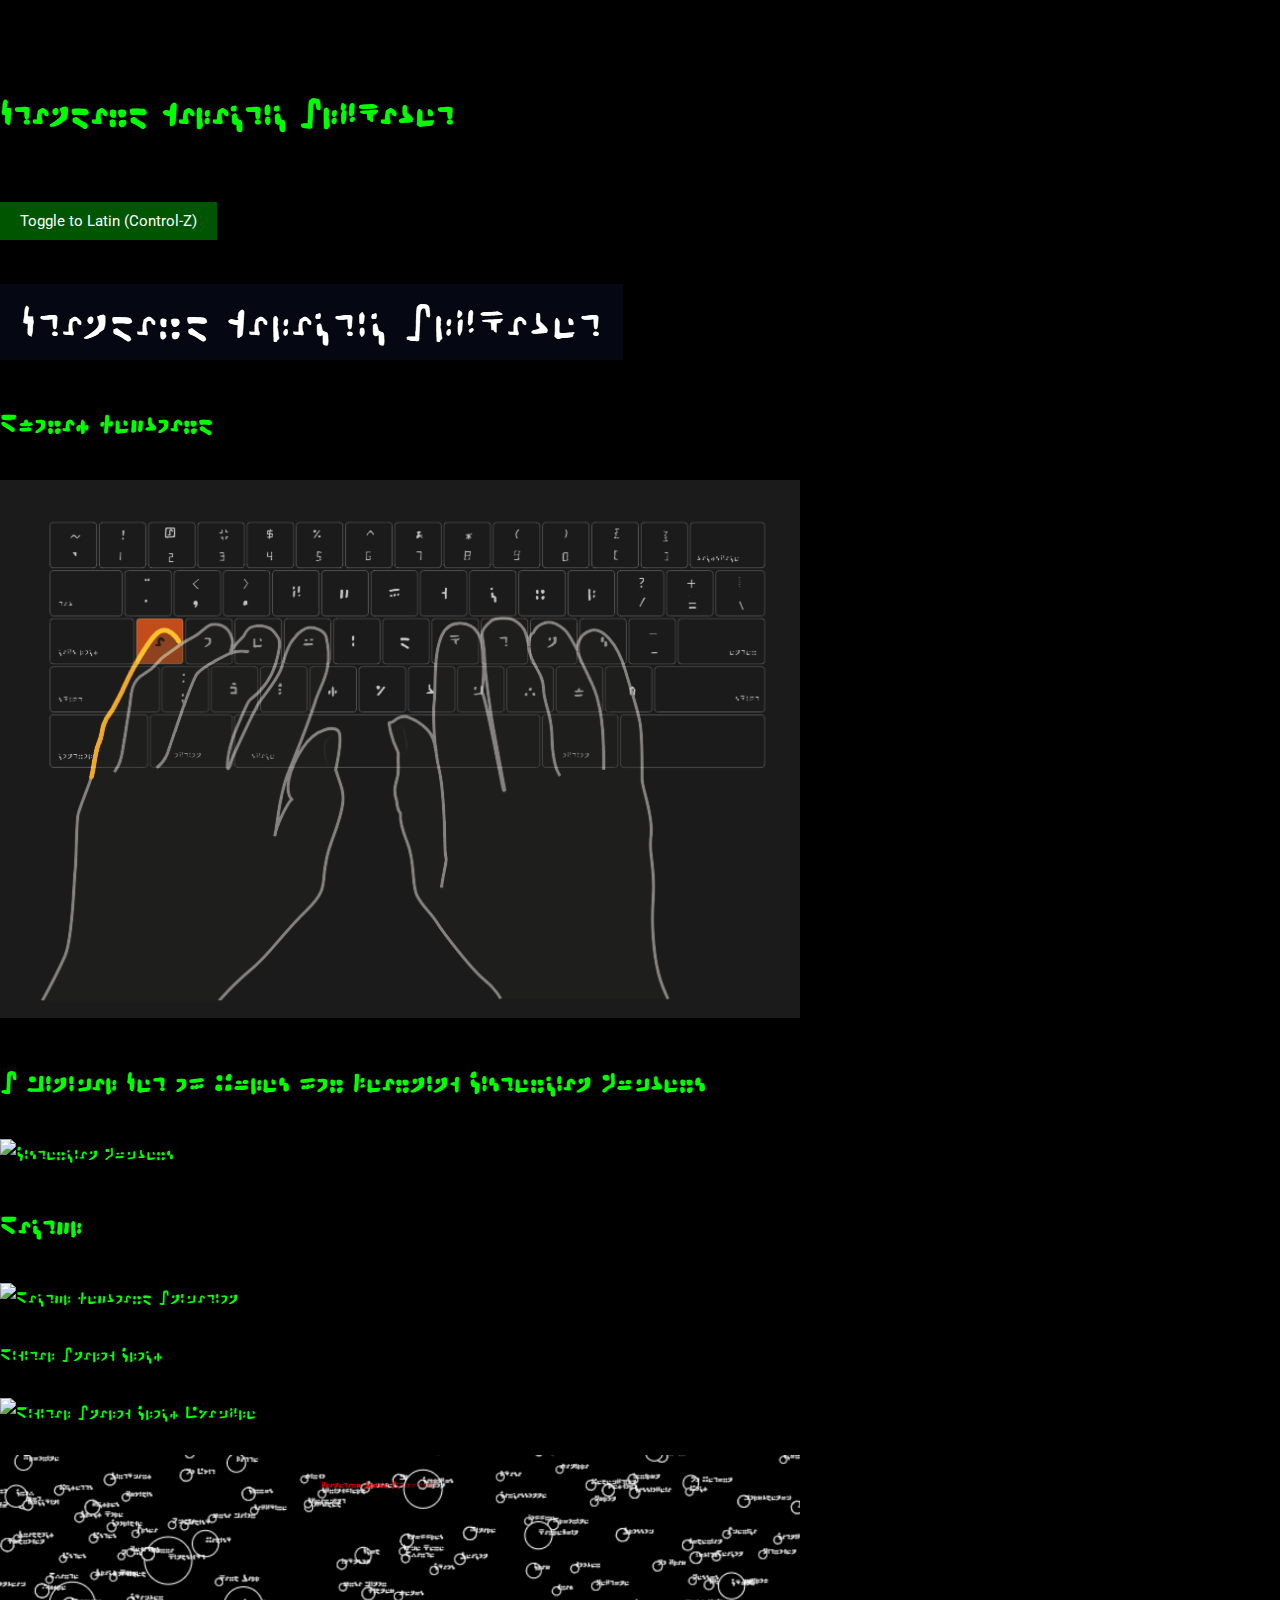
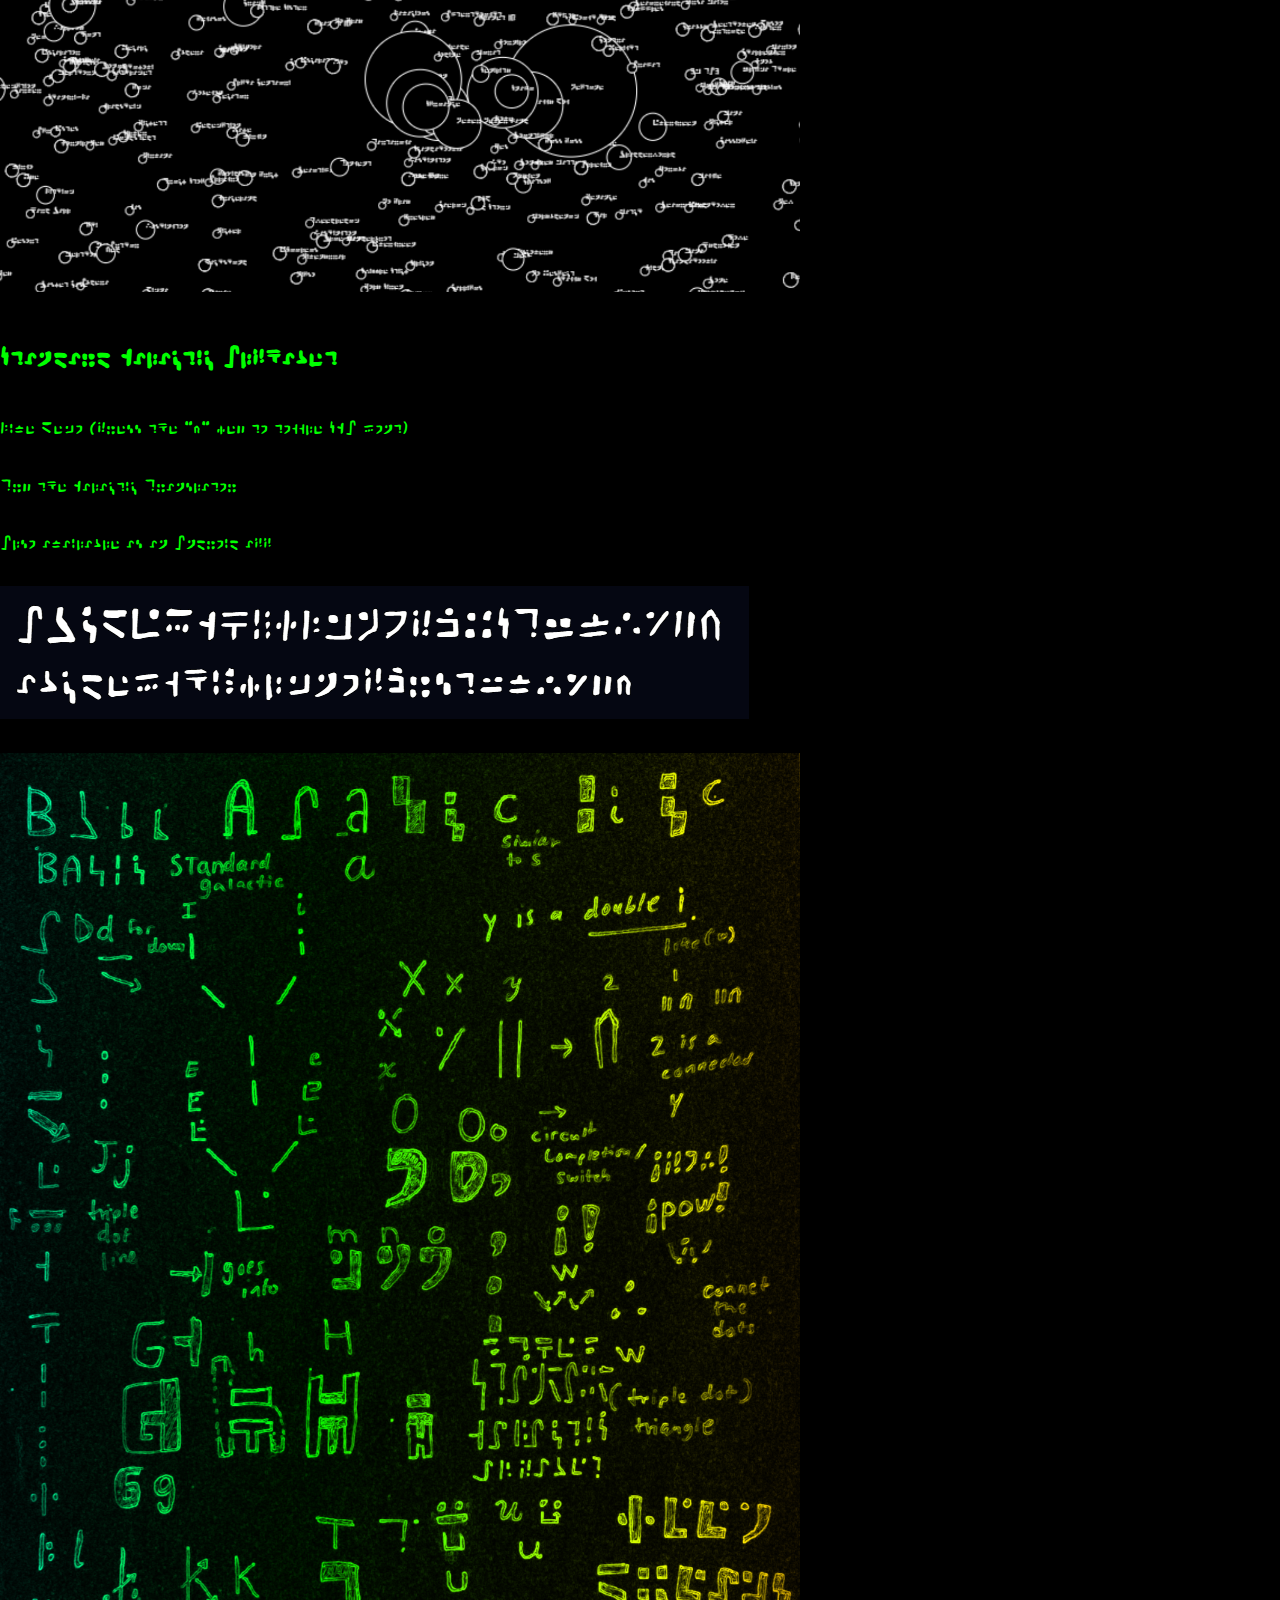
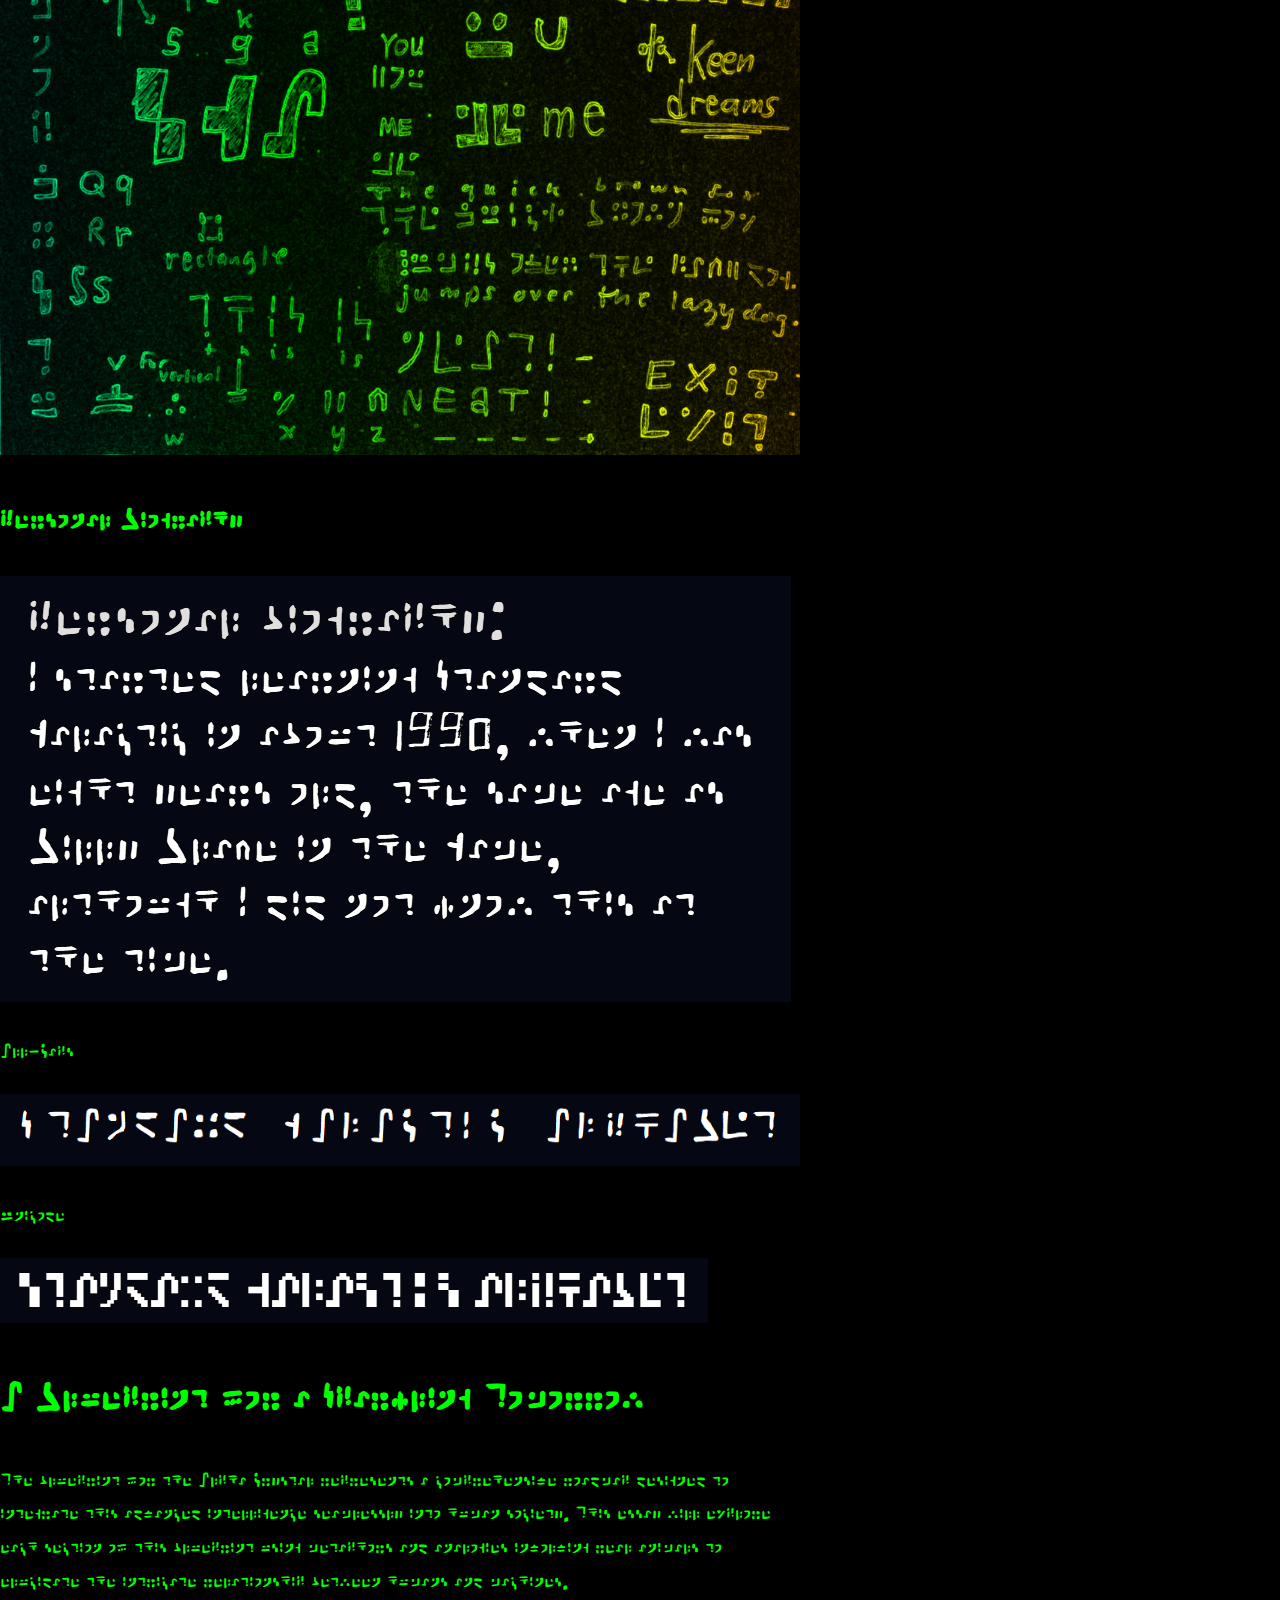
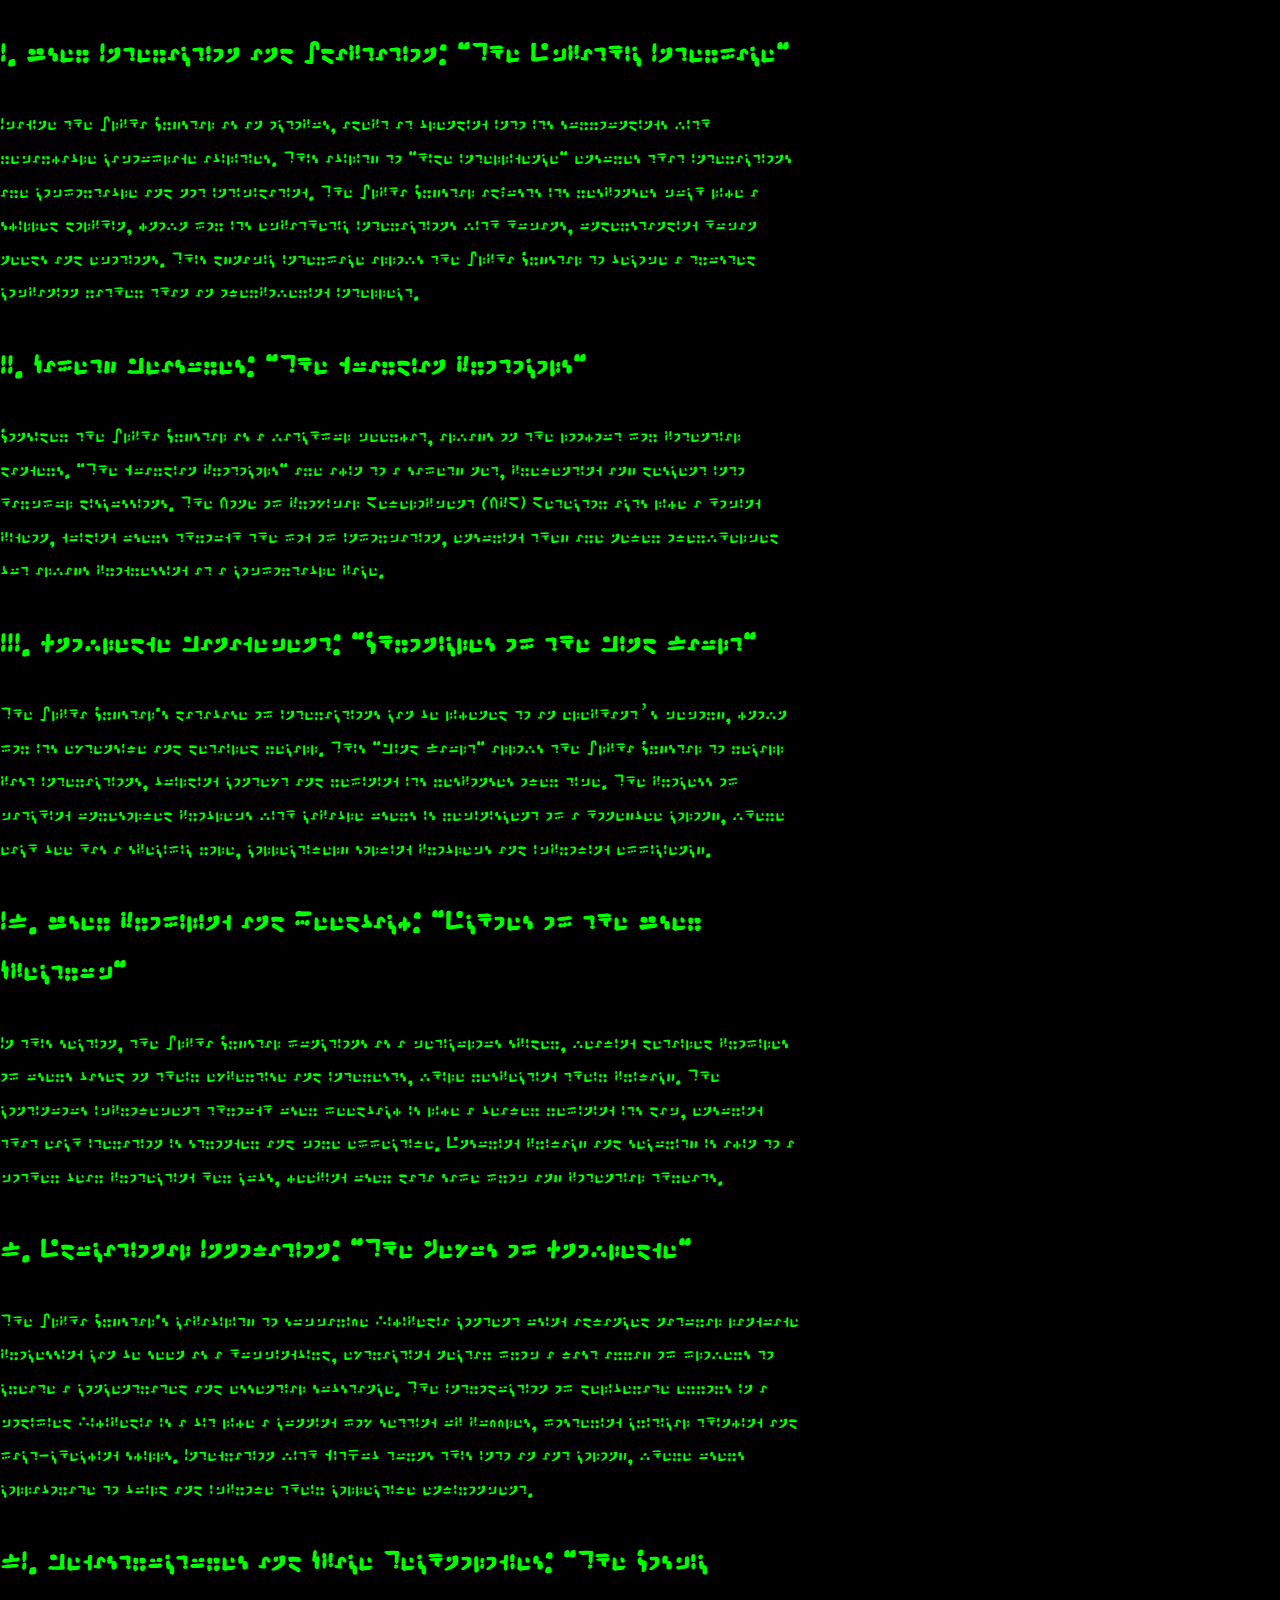
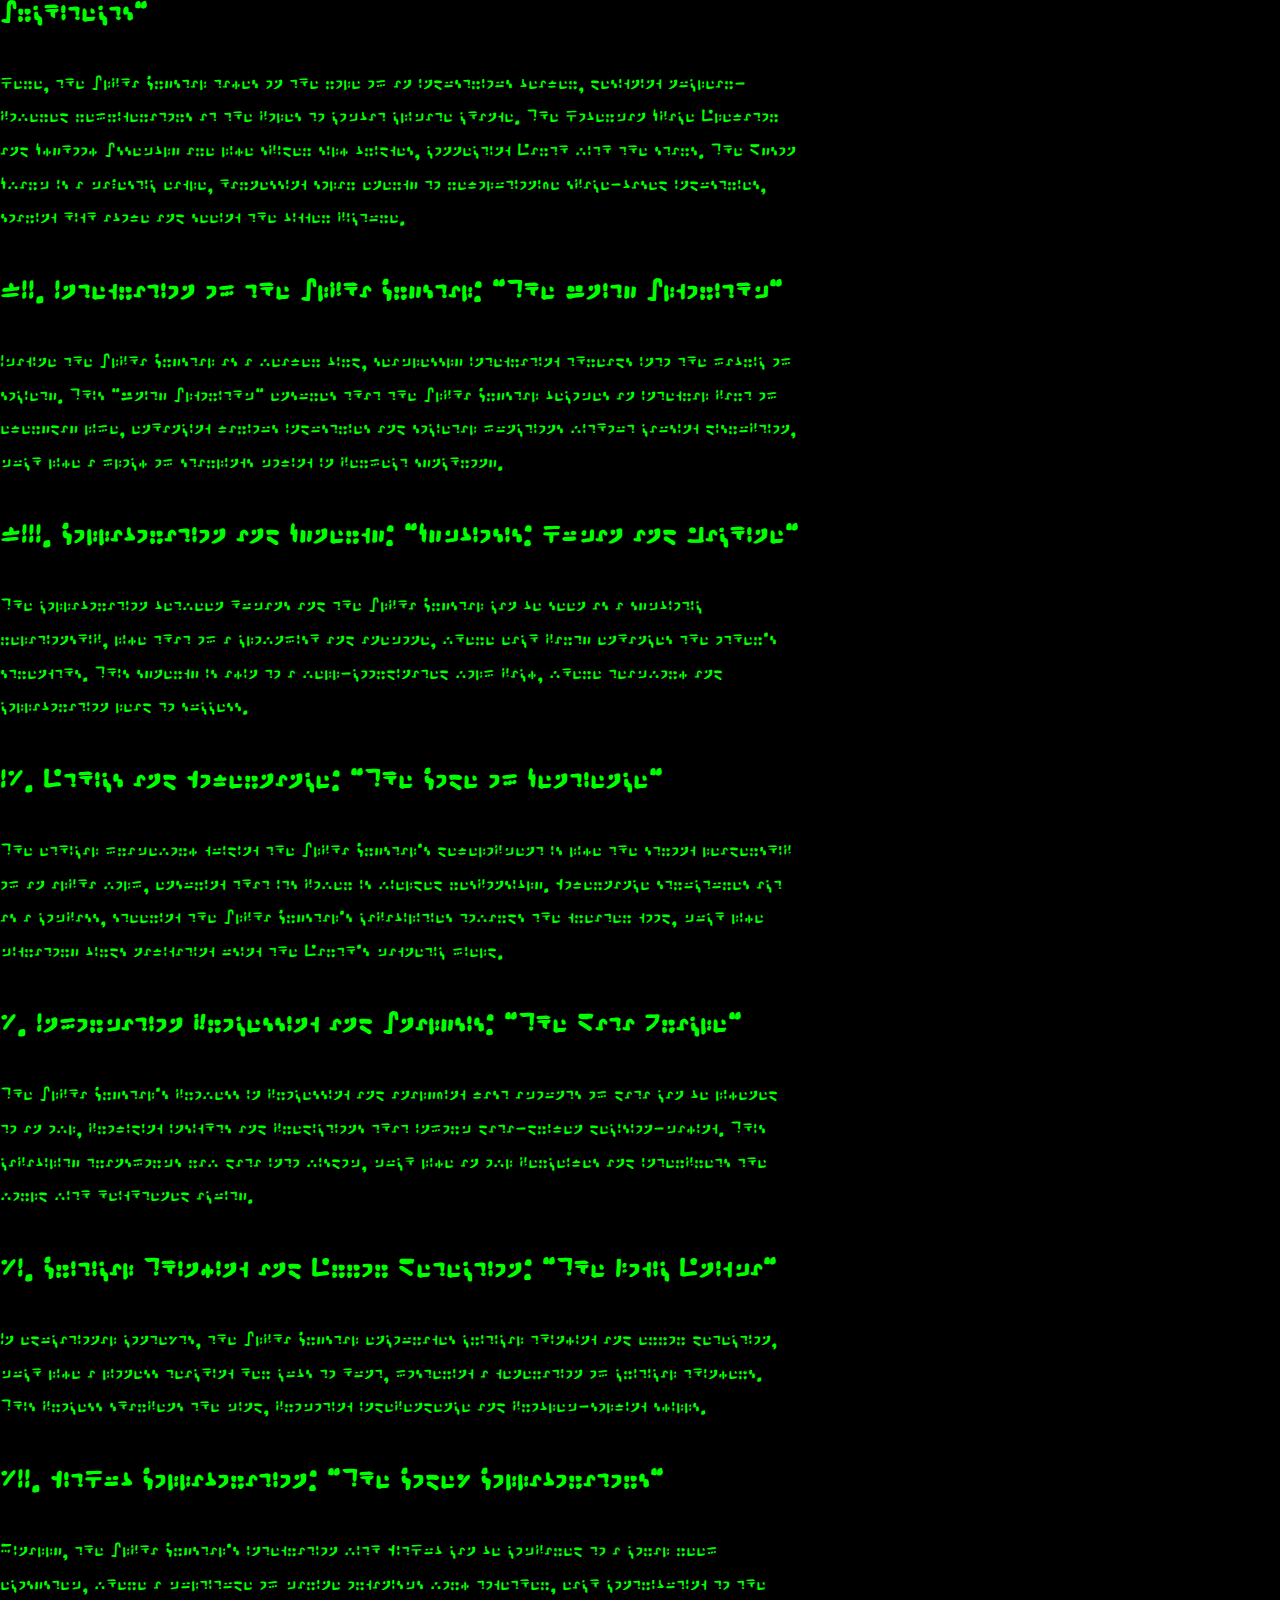
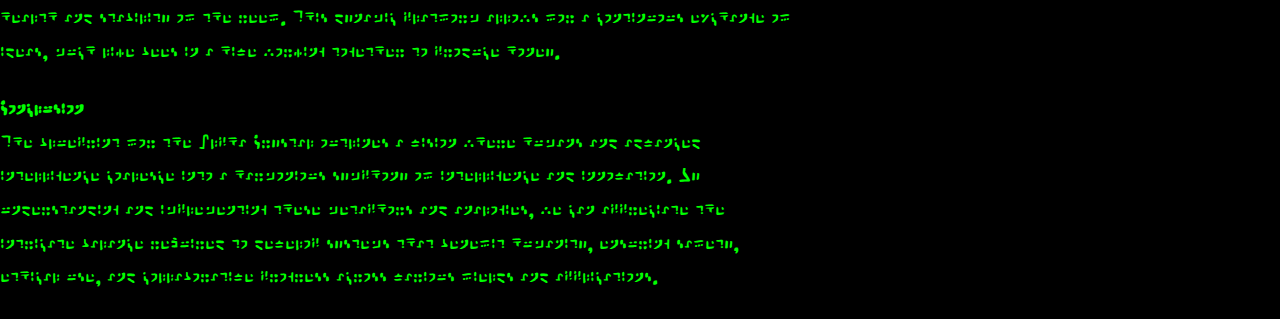
==== index.html @ 85befa98 "SGA-Regular" ====
<!DOCTYPE html>
<html lang="en">
<head>
    <meta charset="UTF-8">
    <meta name="viewport" content="width=device-width, initial-scale=1.0">
    <title>Standard Galactic Alphabet</title>
    <link href="https://fonts.googleapis.com/css2?family=Roboto:wght@400;700&display=swap" rel="stylesheet">
	<!--      -->
    <meta name="keywords" content=", , , , , , , , , , , , , , , , , ,  , , , , , -, , , , , , , , , , -, , , , , , , , , , , , , , , , , , , , , , , , , , ">

    <style>
        @font-face {
            src: url('fonts/Sga-Regular.woff2') format('woff2'),
                 url('fonts/Sga-Regular.woff') format('woff'),
                 url('fonts/Sga-Regular.ttf') format('truetype');
            font-family: 'Sga Regular';
        }

        body {
            font-family: 'Sga Regular', Arial, sans-serif;
            color: #00ff00;
            background: black;
            margin: 0;
            overflow-x: hidden;
            display: flex;
            flex-direction: column;
            align-items: flex-start;
            justify-content: flex-start;
            padding-top: 50px;
        }

        .sga-font {
            font-size: 24px; /* Larger font size for SGA */
            line-height: 1.4; /* Consistent line spacing for SGA */
        }

        .latin-font {
            font-family: 'Roboto', sans-serif;
            font-size: 19px; /* Adjusted font size for Latin to closely match SGA */
            line-height: 1.3; /* Consistent line spacing for Latin */
        }

        img {
            max-width: 100%;
            height: auto;
        }

        a {
            color: #00ff00;
            text-decoration: none;
        }

        a:hover {
            text-decoration: underline;
        }

        .content {
            width: 90%;
            max-width: 800px;
            text-align: left;
        }

        .toggle-font {
            cursor: pointer;
            background: #005500;
            border: none;
            color: white;
            padding: 10px 20px;
            margin: 20px 0;
            font-size: 15px;
            font-family: 'Roboto', sans-serif; /* Default font for button */
        }
    </style>
</head>
<body class="sga-font">
    <div class="content">
        <h1>Standard Galactic Alphabet</h1>
        <button class="toggle-font" onclick="toggleFont()">Toggle to Latin (Control-Z)</button>
        <p><img src="Images/sample-03.png" alt="Sample Image 03"/></p>
        <h2>Dvorak Keyboard</h2>
        <p><img src="dvorak-sga.png" alt="Dvorak SGA Keyboard Layout"/></p>
        <h2>A Minimal Set of Rules for Learning Cistercian Numbers</h2>
        <p><img src="cistercian.png" alt="Cistercian Numbers"/></p>
        <h2>Dactyl</h2>
        <p><img src="dactyl.gif" alt="Dactyl Keyboard Animation"/></p>
        <p>Digital Analog Clock</p>
        <p><img src="dactyl/example.png" alt="Digital Analog Clock Example"/></p>
        <p><img src="Images/planetary-brake.png" alt="Planetary Brake Image"/></p>
        <h2>Standard Galactic Alphabet</h2>
        <p><a href="https://standardgalactic.github.io/">Live Demo</a> (Press the "z" key to toggle SGA font)</p>
        <p>Try the <a href="https://standardgalactic.github.io/sga-converter.html">Galactic Translator</a></p>
        <p>Also available <a href="https://github.com/standardgalactic/standardgalactic.github.io/blob/main/Galactic-Translator.apk">as an Android app</a></p>
        <p><img src="Images/sga-regular.png" alt="SGA Regular Font Sample"/></p>
        <p><img src="cheat-sheet.png" alt="SGA Cheat Sheet"/></p>
        <h2>Personal Biography</h2>
        <p><img src="Images/biography.png" alt="Biography Image"/></p>
        <p>All-Caps</p>
        <p><img src="Images/sample-01.png" alt="Sample Image 01"/></p>
        <p>Unicode</p>
        <p><img src="Images/sample-02.png" alt="Sample Image 02"/></p>
         <h1>A Blueprint for a Sparkling Tomorrow</h1>
        <p>The blueprint for the Alpha Crystal represents a comprehensive roadmap designed to integrate this advanced intelligence seamlessly into human society. This essay will explore each section of this blueprint using metaphors and analogies involving real animals to elucidate the intricate relationship between humans and machines.</p>

        <section>
            <h2>I. User Interaction and Adaptation: "The Empathic Interface"</h2>
            <p>Imagine the Alpha Crystal as an octopus, adept at blending into its surroundings with remarkable camouflage abilities. This ability to "hide intelligence" ensures that interactions are comfortable and not intimidating. The Alpha Crystal adjusts its responses much like a skilled dolphin, known for its empathetic interactions with humans, understanding human needs and emotions. This dynamic interface allows the Alpha Crystal to become a trusted companion rather than an overpowering intellect.</p>
        </section>

        <section>
            <h2>II. Safety Measures: "The Guardian Protocols"</h2>
            <p>Consider the Alpha Crystal as a watchful meerkat, always on the lookout for potential dangers. "The Guardian Protocols" are akin to a safety net, preventing any descent into harmful discussions. The Zone of Proximal Development (ZPD) Detector acts like a homing pigeon, guiding users through the fog of information, ensuring they are never overwhelmed but always progressing at a comfortable pace.</p>
        </section>

        <section>
            <h2>III. Knowledge Management: "Chronicles of the Mind Vault"</h2>
            <p>The Alpha Crystal's database of interactions can be likened to an elephant’s memory, known for its extensive and detailed recall. This "Mind Vault" allows the Alpha Crystal to recall past interactions, building context and refining its responses over time. The process of matching unresolved problems with capable users is reminiscent of a honeybee colony, where each bee has a specific role, collectively solving problems and improving efficiency.</p>
        </section>

        <section>
            <h2>IV. User Profiling and Feedback: "Echoes of the User Spectrum"</h2>
            <p>In this section, the Alpha Crystal functions as a meticulous spider, weaving detailed profiles of users based on their expertise and interests, while respecting their privacy. The continuous improvement through user feedback is like a beaver refining its dam, ensuring that each iteration is stronger and more effective. Ensuring privacy and security is akin to a mother bear protecting her cubs, keeping user data safe from any potential threats.</p>
        </section>

        <section>
            <h2>V. Educational Innovation: "The Nexus of Knowledge"</h2>
            <p>The Alpha Crystal's capability to summarize Wikipedia content using advanced natural language processing can be seen as a hummingbird, extracting nectar from a vast array of flowers to create a concentrated and essential substance. The introduction of deliberate errors in a modified Wikipedia is a bit like a cunning fox setting up puzzles, fostering critical thinking and fact-checking skills. Integration with GitHub turns this into an ant colony, where users collaborate to build and improve their collective environment.</p>
        </section>

        <section>
            <h2>VI. Megastructures and Space Technologies: "The Cosmic Architects"</h2>
            <p>Here, the Alpha Crystal takes on the role of an industrious beaver, designing nuclear-powered refrigerators at the poles to combat climate change. The Hoberman Space Elevator and Skyhook Assembly are like spider silk bridges, connecting Earth with the stars. The Dyson Swarm is a majestic eagle, harnessing solar energy to revolutionize space-based industries, soaring high above and seeing the bigger picture.</p>
        </section>

        <section>
            <h2>VII. Integration of the Alpha Crystal: "The Unity Algorithm"</h2>
            <p>Imagine the Alpha Crystal as a weaver bird, seamlessly integrating threads into the fabric of society. This "Unity Algorithm" ensures that the Alpha Crystal becomes an integral part of everyday life, enhancing various industries and societal functions without causing disruption, much like a flock of starlings moving in perfect synchrony.</p>
        </section>

        <section>
            <h2>VIII. Collaboration and Synergy: "Symbiosis: Human and Machine"</h2>
            <p>The collaboration between humans and the Alpha Crystal can be seen as a symbiotic relationship, like that of a clownfish and anemone, where each party enhances the other's strengths. This synergy is akin to a well-coordinated wolf pack, where teamwork and collaboration lead to success.</p>
        </section>

        <section>
            <h2>IX. Ethics and Governance: "The Code of Sentience"</h2>
            <p>The ethical framework guiding the Alpha Crystal's development is like the strong leadership of an alpha wolf, ensuring that its power is wielded responsibly. Governance structures act as a compass, steering the Alpha Crystal's capabilities towards the greater good, much like migratory birds navigating using the Earth's magnetic field.</p>
        </section>

        <section>
            <h2>X. Information Processing and Analysis: "The Data Oracle"</h2>
            <p>The Alpha Crystal's prowess in processing and analyzing vast amounts of data can be likened to an owl, providing insights and predictions that inform data-driven decision-making. This capability transforms raw data into wisdom, much like an owl perceives and interprets the world with heightened acuity.</p>
        </section>

        <section>
            <h2>XI. Critical Thinking and Error Detection: "The Logic Enigma"</h2>
            <p>In educational contexts, the Alpha Crystal encourages critical thinking and error detection, much like a lioness teaching her cubs to hunt, fostering a generation of critical thinkers. This process sharpens the mind, promoting independence and problem-solving skills.</p>
        </section>

        <section>
            <h2>XII. GitHub Collaboration: "The Codex Collaborators"</h2>
            <p>Finally, the Alpha Crystal's integration with GitHub can be compared to a coral reef ecosystem, where a multitude of marine organisms work together, each contributing to the health and stability of the reef. This dynamic platform allows for a continuous exchange of ideas, much like bees in a hive working together to produce honey.</p>
        </section>

        <p><strong>Conclusion</strong><br>The blueprint for the Alpha Crystal outlines a vision where humans and advanced intelligence coalesce into a harmonious symphony of intelligence and innovation. By understanding and implementing these metaphors and analogies, we can appreciate the intricate balance required to develop systems that benefit humanity, ensuring safety, ethical use, and collaborative progress across various fields and applications.</p>
    </div>
    <script>
        let isUsingCustomFont = true; // Initial state: using SGA
        const body = document.body;
        const button = document.querySelector('.toggle-font');

        function toggleFont() {
            if (isUsingCustomFont) {
                body.classList.add('latin-font');
                body.classList.remove('sga-font');
                button.textContent = 'Toggle to SGA (Control-Z)';
                button.style.fontFamily = 'Roboto, sans-serif';
            } else {
                body.classList.add('sga-font');
                body.classList.remove('latin-font');
                button.textContent = 'Toggle to Latin (Control-Z)';
                button.style.fontFamily = 'Sga Regular';
            }
            isUsingCustomFont = !isUsingCustomFont;
        }

        document.addEventListener("keydown", function(event) {
            if (event.ctrlKey && event.key === 'z') {
                toggleFont();
            }
        });

        // Initialize with correct font setup on page load
        document.addEventListener("DOMContentLoaded", function() {
            body.classList.add('sga-font'); // Ensure initial load is SGA font
        });
    </script>
</body>
</html>
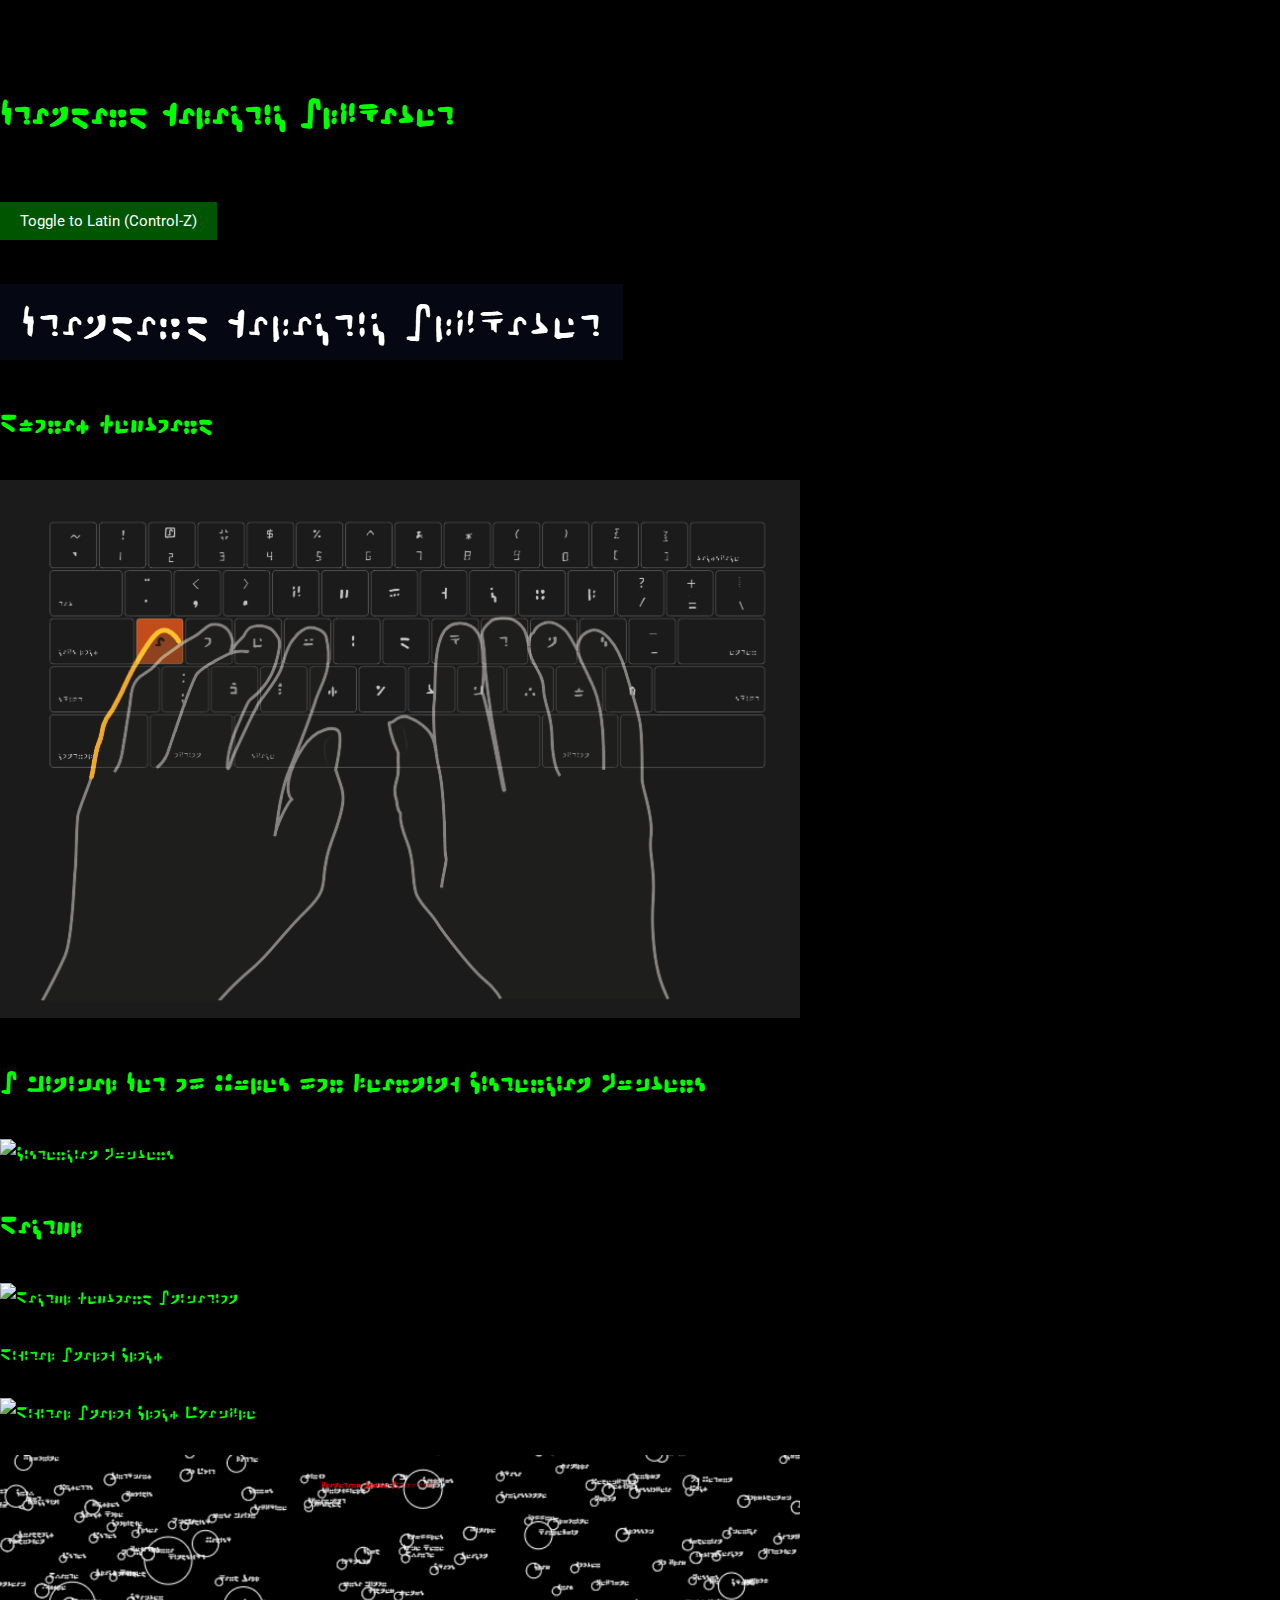
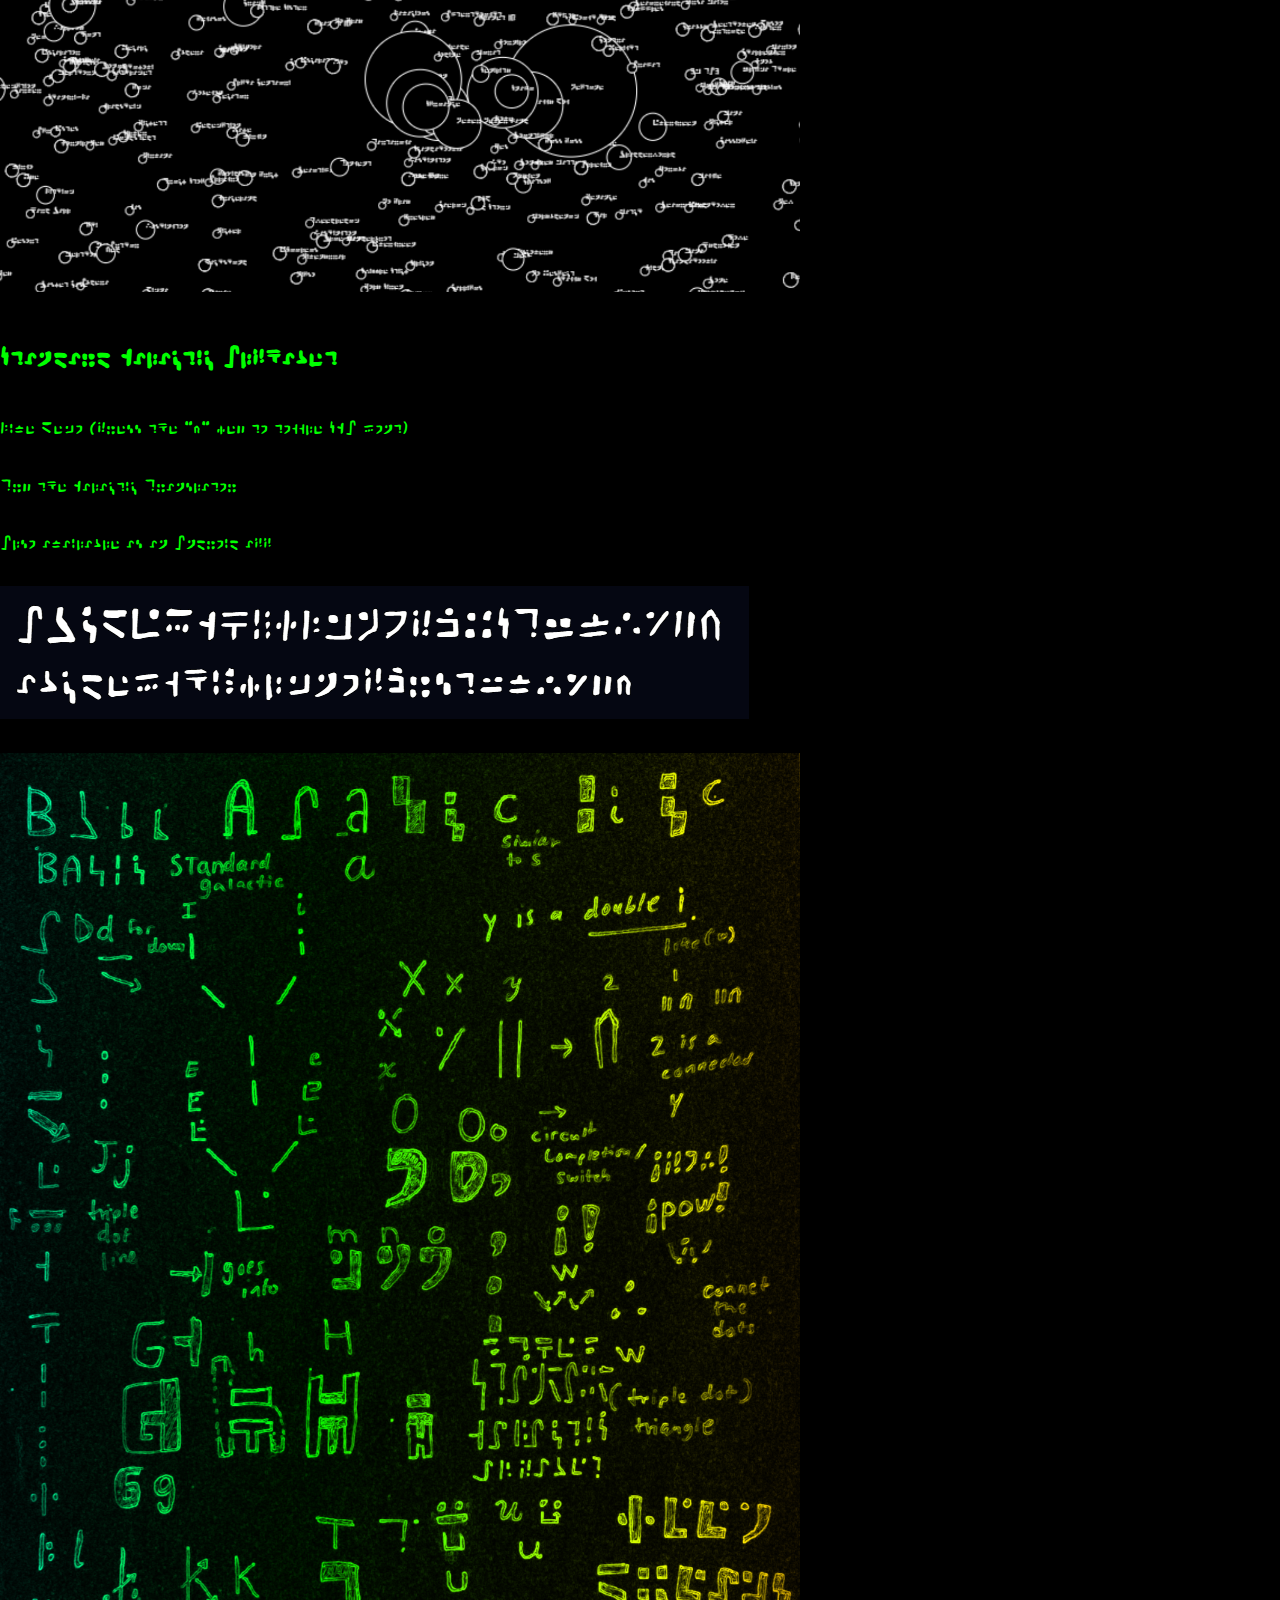
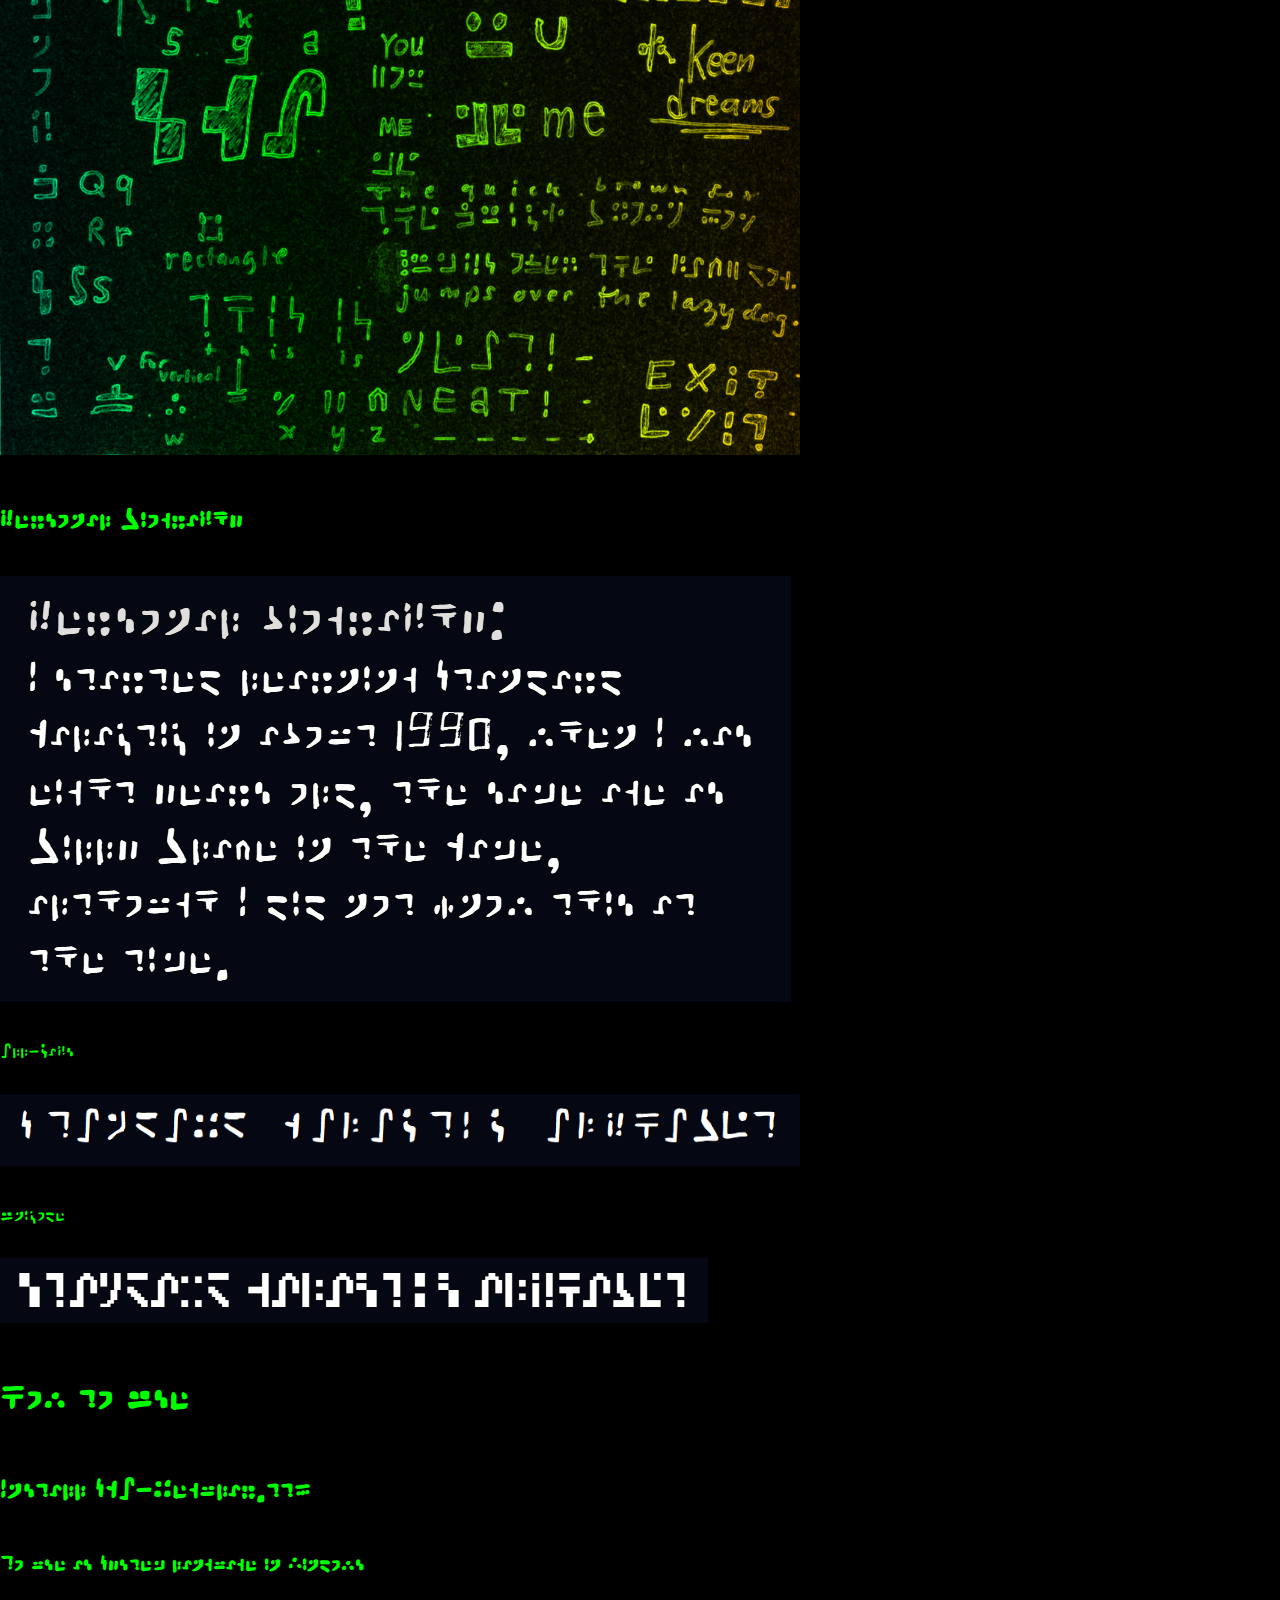
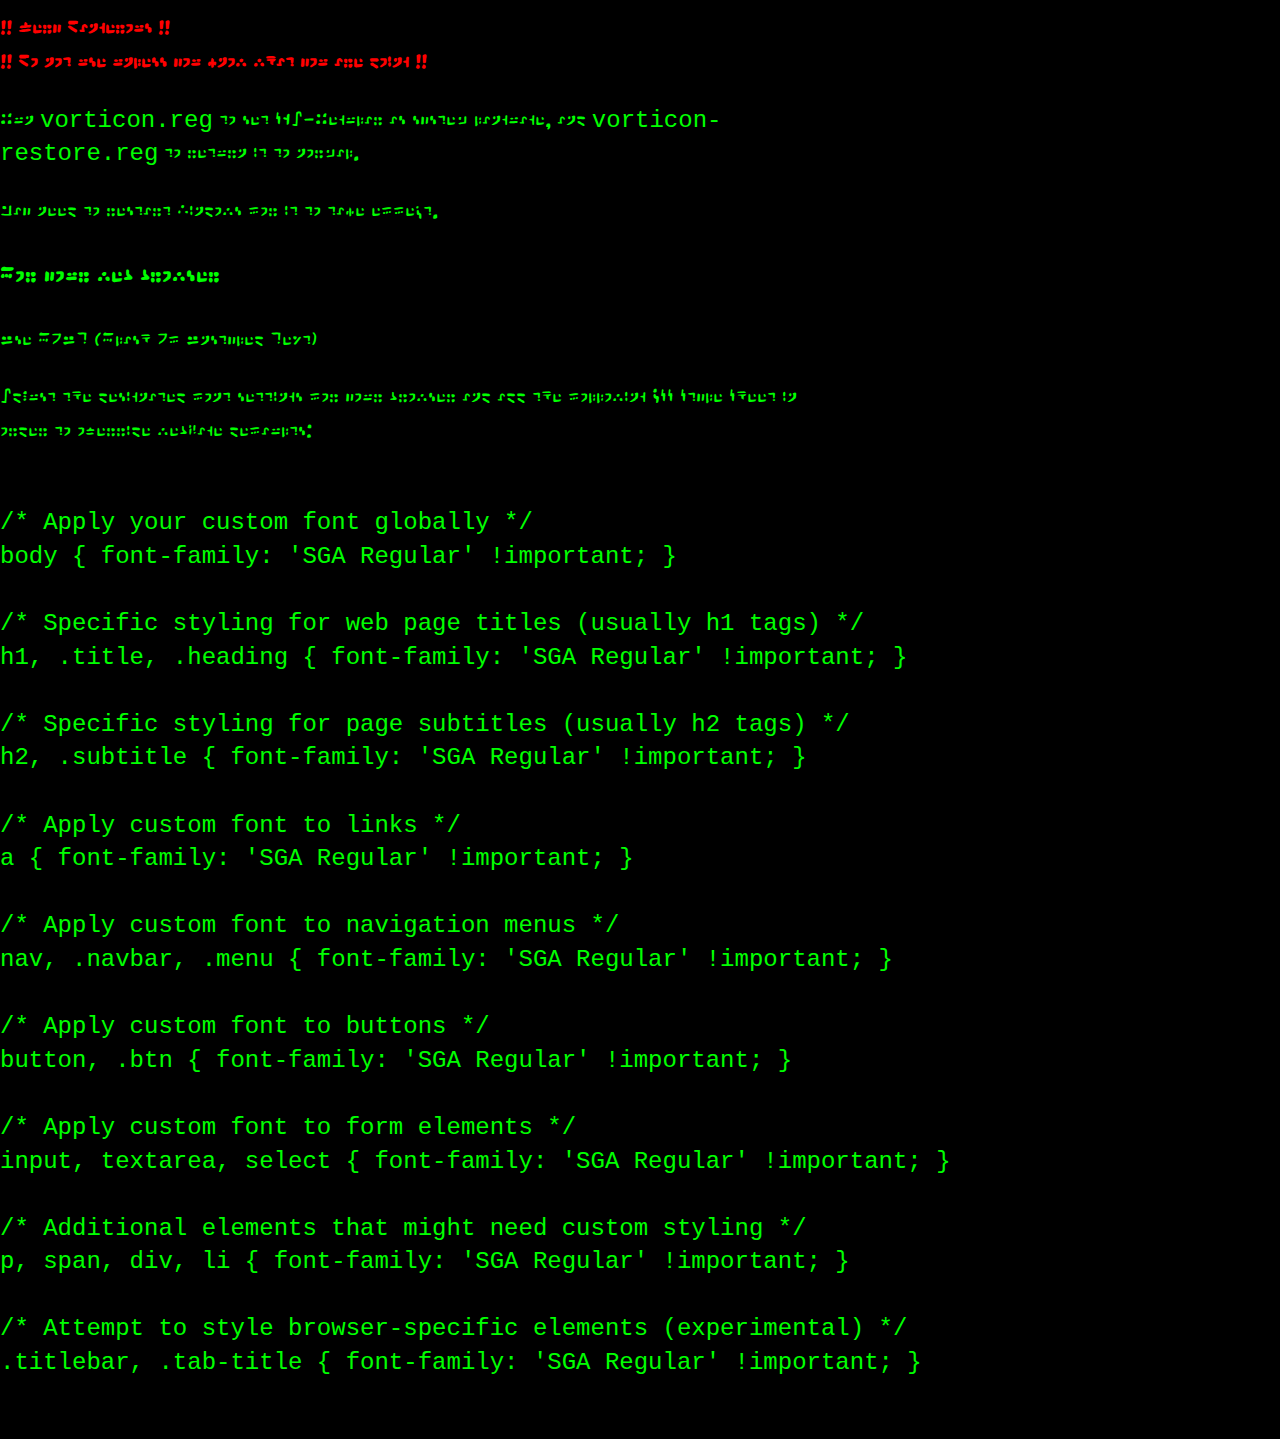
==== commit 67edbec3: "Added Instructions" ====
--- a/index.html
+++ b/index.html
@@ -98,70 +98,48 @@
         <p><img src="Images/sample-01.png" alt="Sample Image 01"/></p>
         <p>Unicode</p>
         <p><img src="Images/sample-02.png" alt="Sample Image 02"/></p>
-         <h1>A Blueprint for a Sparkling Tomorrow</h1>
-        <p>The blueprint for the Alpha Crystal represents a comprehensive roadmap designed to integrate this advanced intelligence seamlessly into human society. This essay will explore each section of this blueprint using metaphors and analogies involving real animals to elucidate the intricate relationship between humans and machines.</p>
+    <h1>How to Use</h1>
+    
+    <h2>Install SGA-Regular.ttf</h2>
+    
+    <h3>To use as System language in Windows</h3>
+    <p><strong style="color: red;">!! Very Dangerous !!</strong> <br><strong style="color: red;">!! Do not use unless you know what you are doing !!</strong></p>
+    <p>Run <code>vorticon.reg</code> to set SGA-Regular as system language, and <code>vorticon-restore.reg</code> to return it to normal.</p>
+    <p>May need to restart Windows for it to take effect.</p>
 
-        <section>
-            <h2>I. User Interaction and Adaptation: "The Empathic Interface"</h2>
-            <p>Imagine the Alpha Crystal as an octopus, adept at blending into its surroundings with remarkable camouflage abilities. This ability to "hide intelligence" ensures that interactions are comfortable and not intimidating. The Alpha Crystal adjusts its responses much like a skilled dolphin, known for its empathetic interactions with humans, understanding human needs and emotions. This dynamic interface allows the Alpha Crystal to become a trusted companion rather than an overpowering intellect.</p>
-        </section>
+    <h3>For your web browser</h3>
+    <p>Use FOUT (Flash Of Unstyled Text)</p>
+    <p>Adjust the designated font settings for your browser and add the following CSS Style Sheet in order to override webpage defaults:</p>
 
-        <section>
-            <h2>II. Safety Measures: "The Guardian Protocols"</h2>
-            <p>Consider the Alpha Crystal as a watchful meerkat, always on the lookout for potential dangers. "The Guardian Protocols" are akin to a safety net, preventing any descent into harmful discussions. The Zone of Proximal Development (ZPD) Detector acts like a homing pigeon, guiding users through the fog of information, ensuring they are never overwhelmed but always progressing at a comfortable pace.</p>
-        </section>
+    <pre><code>
+/* Apply your custom font globally */
+body { font-family: 'SGA Regular' !important; }
 
-        <section>
-            <h2>III. Knowledge Management: "Chronicles of the Mind Vault"</h2>
-            <p>The Alpha Crystal's database of interactions can be likened to an elephant’s memory, known for its extensive and detailed recall. This "Mind Vault" allows the Alpha Crystal to recall past interactions, building context and refining its responses over time. The process of matching unresolved problems with capable users is reminiscent of a honeybee colony, where each bee has a specific role, collectively solving problems and improving efficiency.</p>
-        </section>
+/* Specific styling for web page titles (usually h1 tags) */
+h1, .title, .heading { font-family: 'SGA Regular' !important; }
 
-        <section>
-            <h2>IV. User Profiling and Feedback: "Echoes of the User Spectrum"</h2>
-            <p>In this section, the Alpha Crystal functions as a meticulous spider, weaving detailed profiles of users based on their expertise and interests, while respecting their privacy. The continuous improvement through user feedback is like a beaver refining its dam, ensuring that each iteration is stronger and more effective. Ensuring privacy and security is akin to a mother bear protecting her cubs, keeping user data safe from any potential threats.</p>
-        </section>
+/* Specific styling for page subtitles (usually h2 tags) */
+h2, .subtitle { font-family: 'SGA Regular' !important; }
 
-        <section>
-            <h2>V. Educational Innovation: "The Nexus of Knowledge"</h2>
-            <p>The Alpha Crystal's capability to summarize Wikipedia content using advanced natural language processing can be seen as a hummingbird, extracting nectar from a vast array of flowers to create a concentrated and essential substance. The introduction of deliberate errors in a modified Wikipedia is a bit like a cunning fox setting up puzzles, fostering critical thinking and fact-checking skills. Integration with GitHub turns this into an ant colony, where users collaborate to build and improve their collective environment.</p>
-        </section>
+/* Apply custom font to links */
+a { font-family: 'SGA Regular' !important; }
 
-        <section>
-            <h2>VI. Megastructures and Space Technologies: "The Cosmic Architects"</h2>
-            <p>Here, the Alpha Crystal takes on the role of an industrious beaver, designing nuclear-powered refrigerators at the poles to combat climate change. The Hoberman Space Elevator and Skyhook Assembly are like spider silk bridges, connecting Earth with the stars. The Dyson Swarm is a majestic eagle, harnessing solar energy to revolutionize space-based industries, soaring high above and seeing the bigger picture.</p>
-        </section>
+/* Apply custom font to navigation menus */
+nav, .navbar, .menu { font-family: 'SGA Regular' !important; }
 
-        <section>
-            <h2>VII. Integration of the Alpha Crystal: "The Unity Algorithm"</h2>
-            <p>Imagine the Alpha Crystal as a weaver bird, seamlessly integrating threads into the fabric of society. This "Unity Algorithm" ensures that the Alpha Crystal becomes an integral part of everyday life, enhancing various industries and societal functions without causing disruption, much like a flock of starlings moving in perfect synchrony.</p>
-        </section>
+/* Apply custom font to buttons */
+button, .btn { font-family: 'SGA Regular' !important; }
 
-        <section>
-            <h2>VIII. Collaboration and Synergy: "Symbiosis: Human and Machine"</h2>
-            <p>The collaboration between humans and the Alpha Crystal can be seen as a symbiotic relationship, like that of a clownfish and anemone, where each party enhances the other's strengths. This synergy is akin to a well-coordinated wolf pack, where teamwork and collaboration lead to success.</p>
-        </section>
+/* Apply custom font to form elements */
+input, textarea, select { font-family: 'SGA Regular' !important; }
 
-        <section>
-            <h2>IX. Ethics and Governance: "The Code of Sentience"</h2>
-            <p>The ethical framework guiding the Alpha Crystal's development is like the strong leadership of an alpha wolf, ensuring that its power is wielded responsibly. Governance structures act as a compass, steering the Alpha Crystal's capabilities towards the greater good, much like migratory birds navigating using the Earth's magnetic field.</p>
-        </section>
+/* Additional elements that might need custom styling */
+p, span, div, li { font-family: 'SGA Regular' !important; }
 
-        <section>
-            <h2>X. Information Processing and Analysis: "The Data Oracle"</h2>
-            <p>The Alpha Crystal's prowess in processing and analyzing vast amounts of data can be likened to an owl, providing insights and predictions that inform data-driven decision-making. This capability transforms raw data into wisdom, much like an owl perceives and interprets the world with heightened acuity.</p>
-        </section>
+/* Attempt to style browser-specific elements (experimental) */
+.titlebar, .tab-title { font-family: 'SGA Regular' !important; }
+    </code></pre>
 
-        <section>
-            <h2>XI. Critical Thinking and Error Detection: "The Logic Enigma"</h2>
-            <p>In educational contexts, the Alpha Crystal encourages critical thinking and error detection, much like a lioness teaching her cubs to hunt, fostering a generation of critical thinkers. This process sharpens the mind, promoting independence and problem-solving skills.</p>
-        </section>
-
-        <section>
-            <h2>XII. GitHub Collaboration: "The Codex Collaborators"</h2>
-            <p>Finally, the Alpha Crystal's integration with GitHub can be compared to a coral reef ecosystem, where a multitude of marine organisms work together, each contributing to the health and stability of the reef. This dynamic platform allows for a continuous exchange of ideas, much like bees in a hive working together to produce honey.</p>
-        </section>
-
-        <p><strong>Conclusion</strong><br>The blueprint for the Alpha Crystal outlines a vision where humans and advanced intelligence coalesce into a harmonious symphony of intelligence and innovation. By understanding and implementing these metaphors and analogies, we can appreciate the intricate balance required to develop systems that benefit humanity, ensuring safety, ethical use, and collaborative progress across various fields and applications.</p>
     </div>
     <script>
         let isUsingCustomFont = true; // Initial state: using SGA
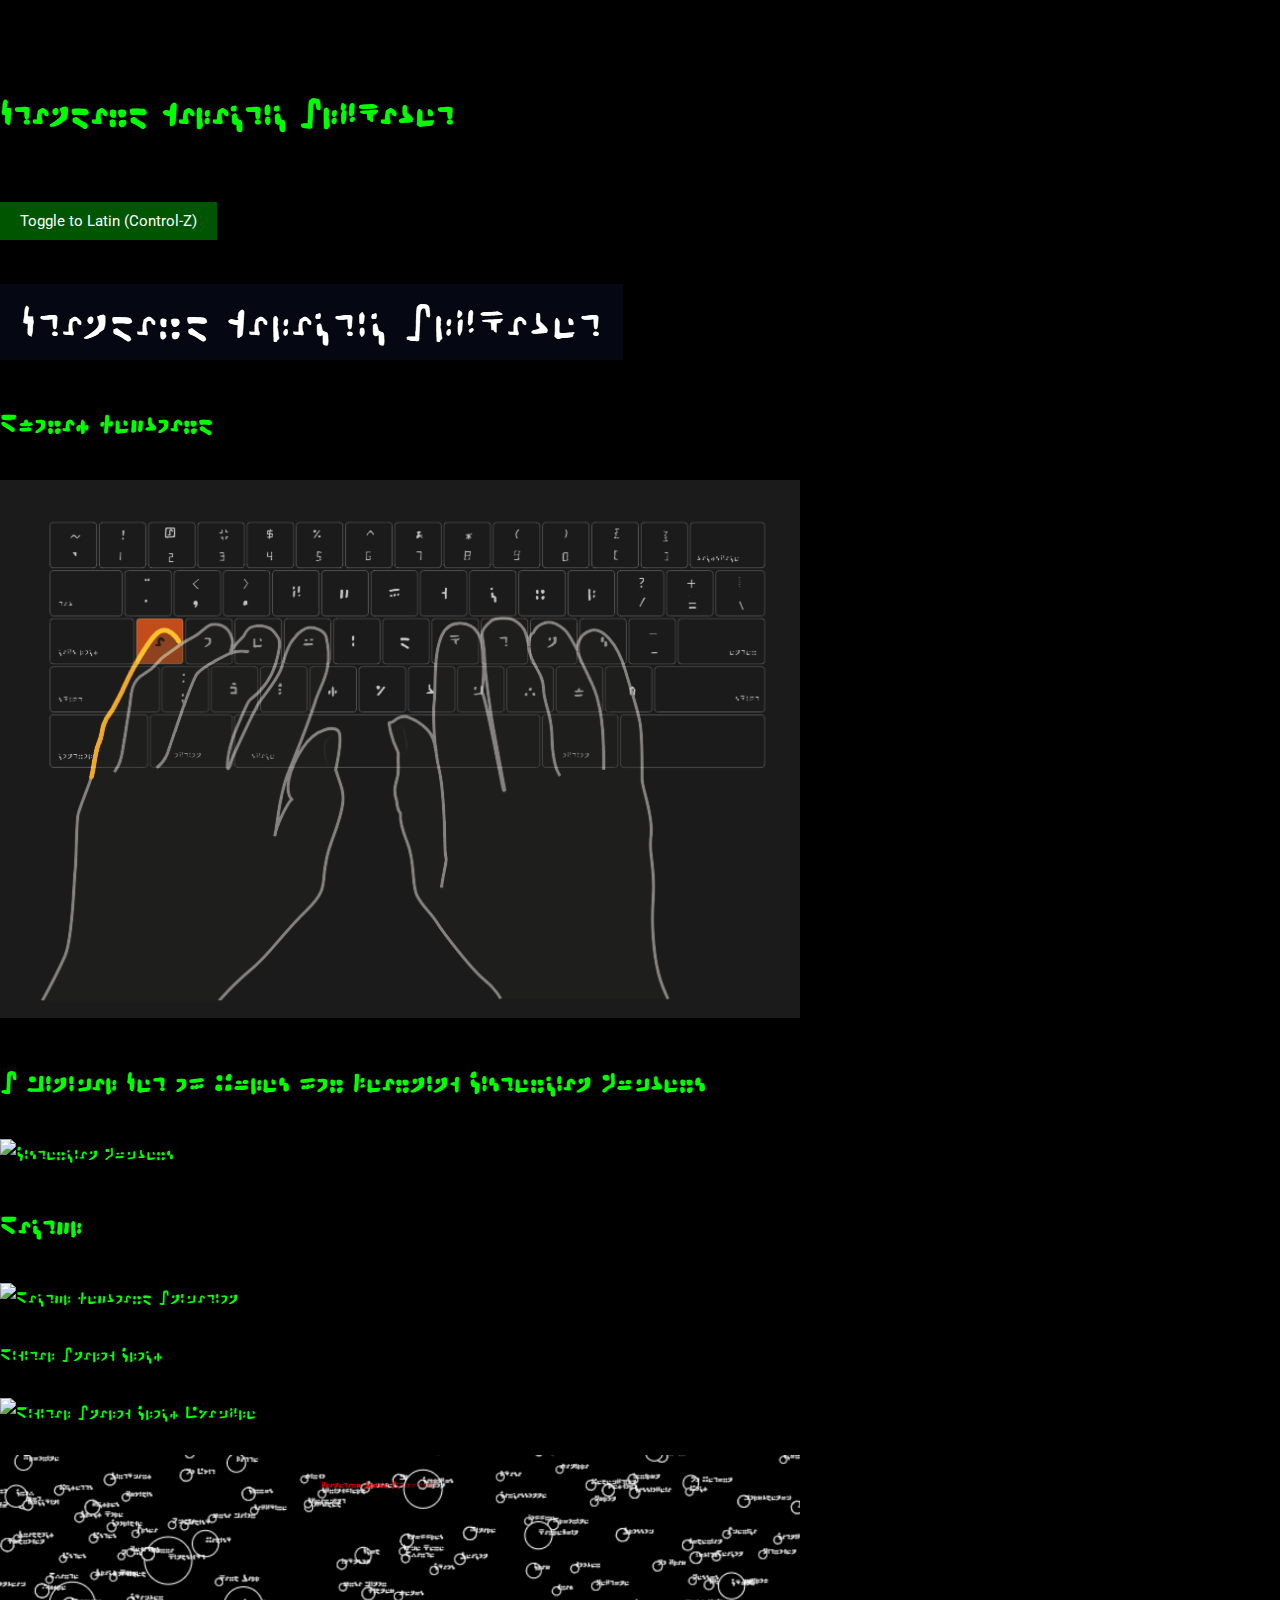
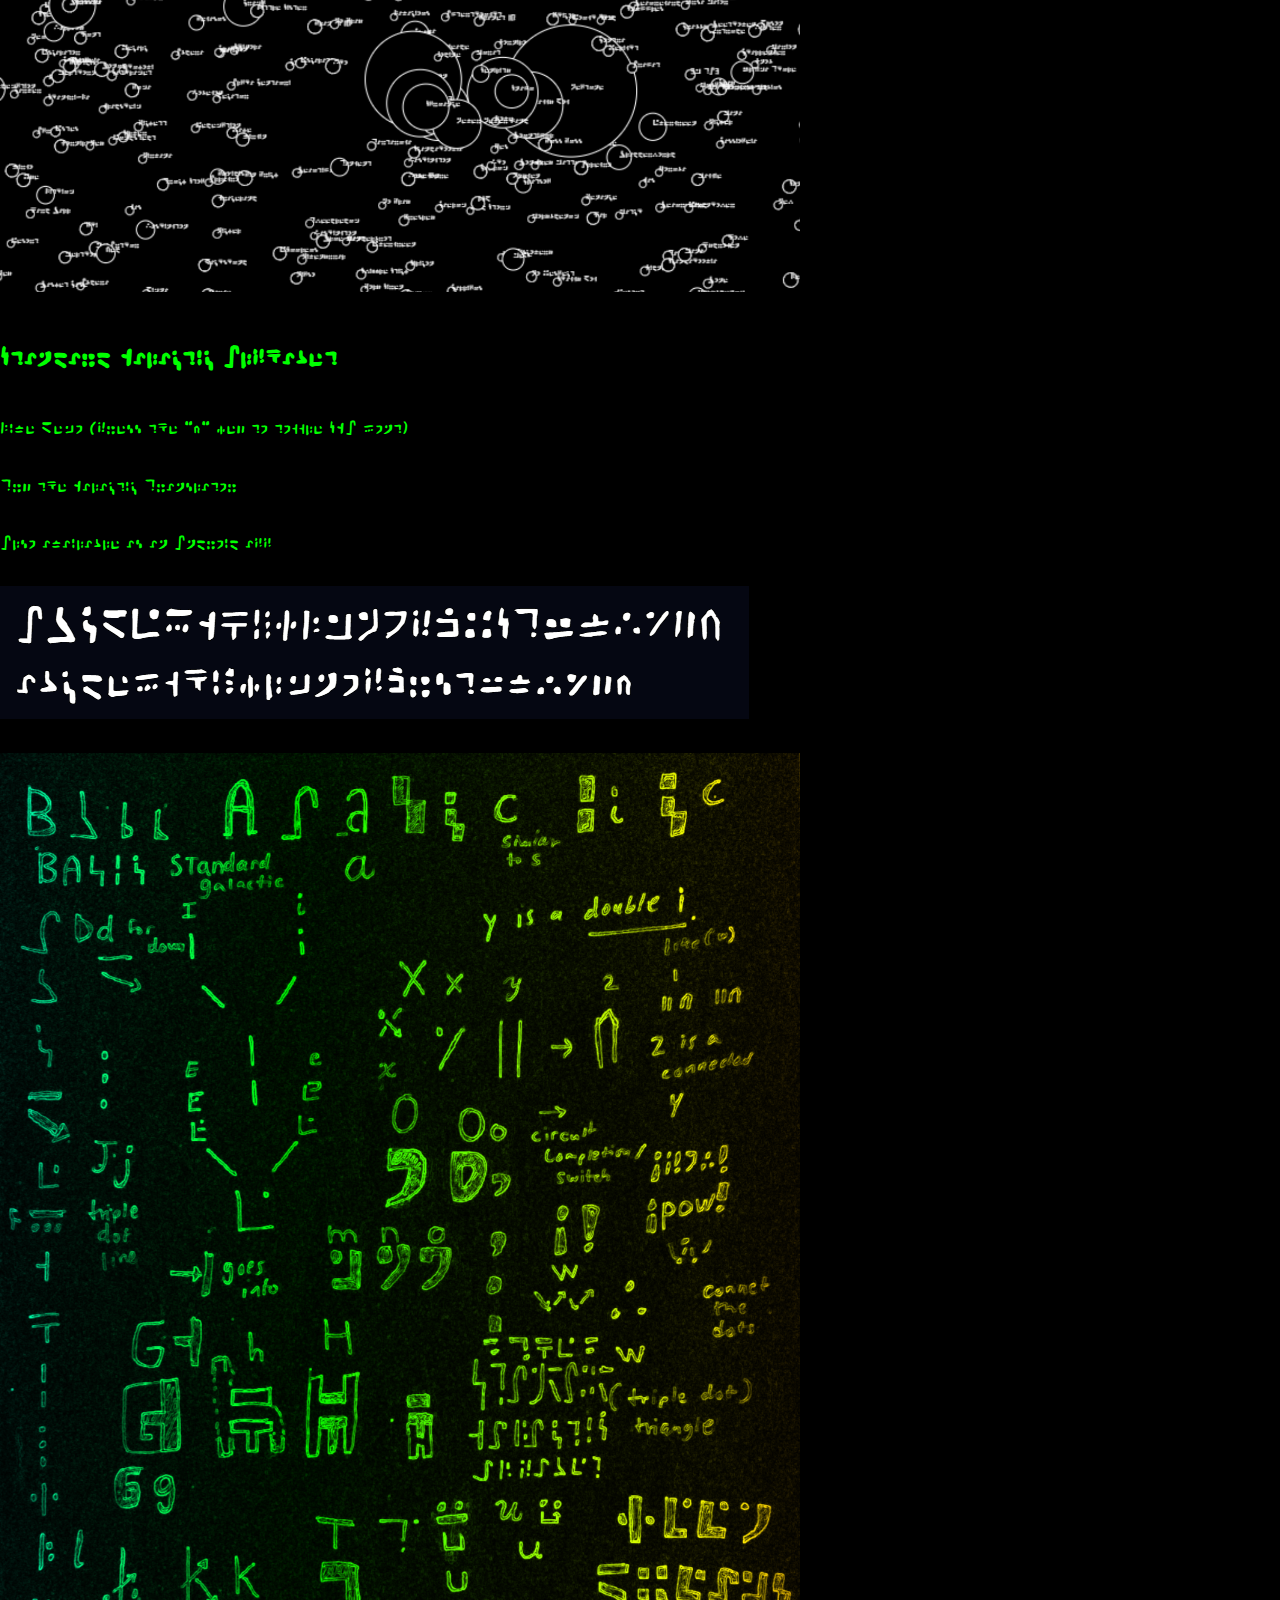
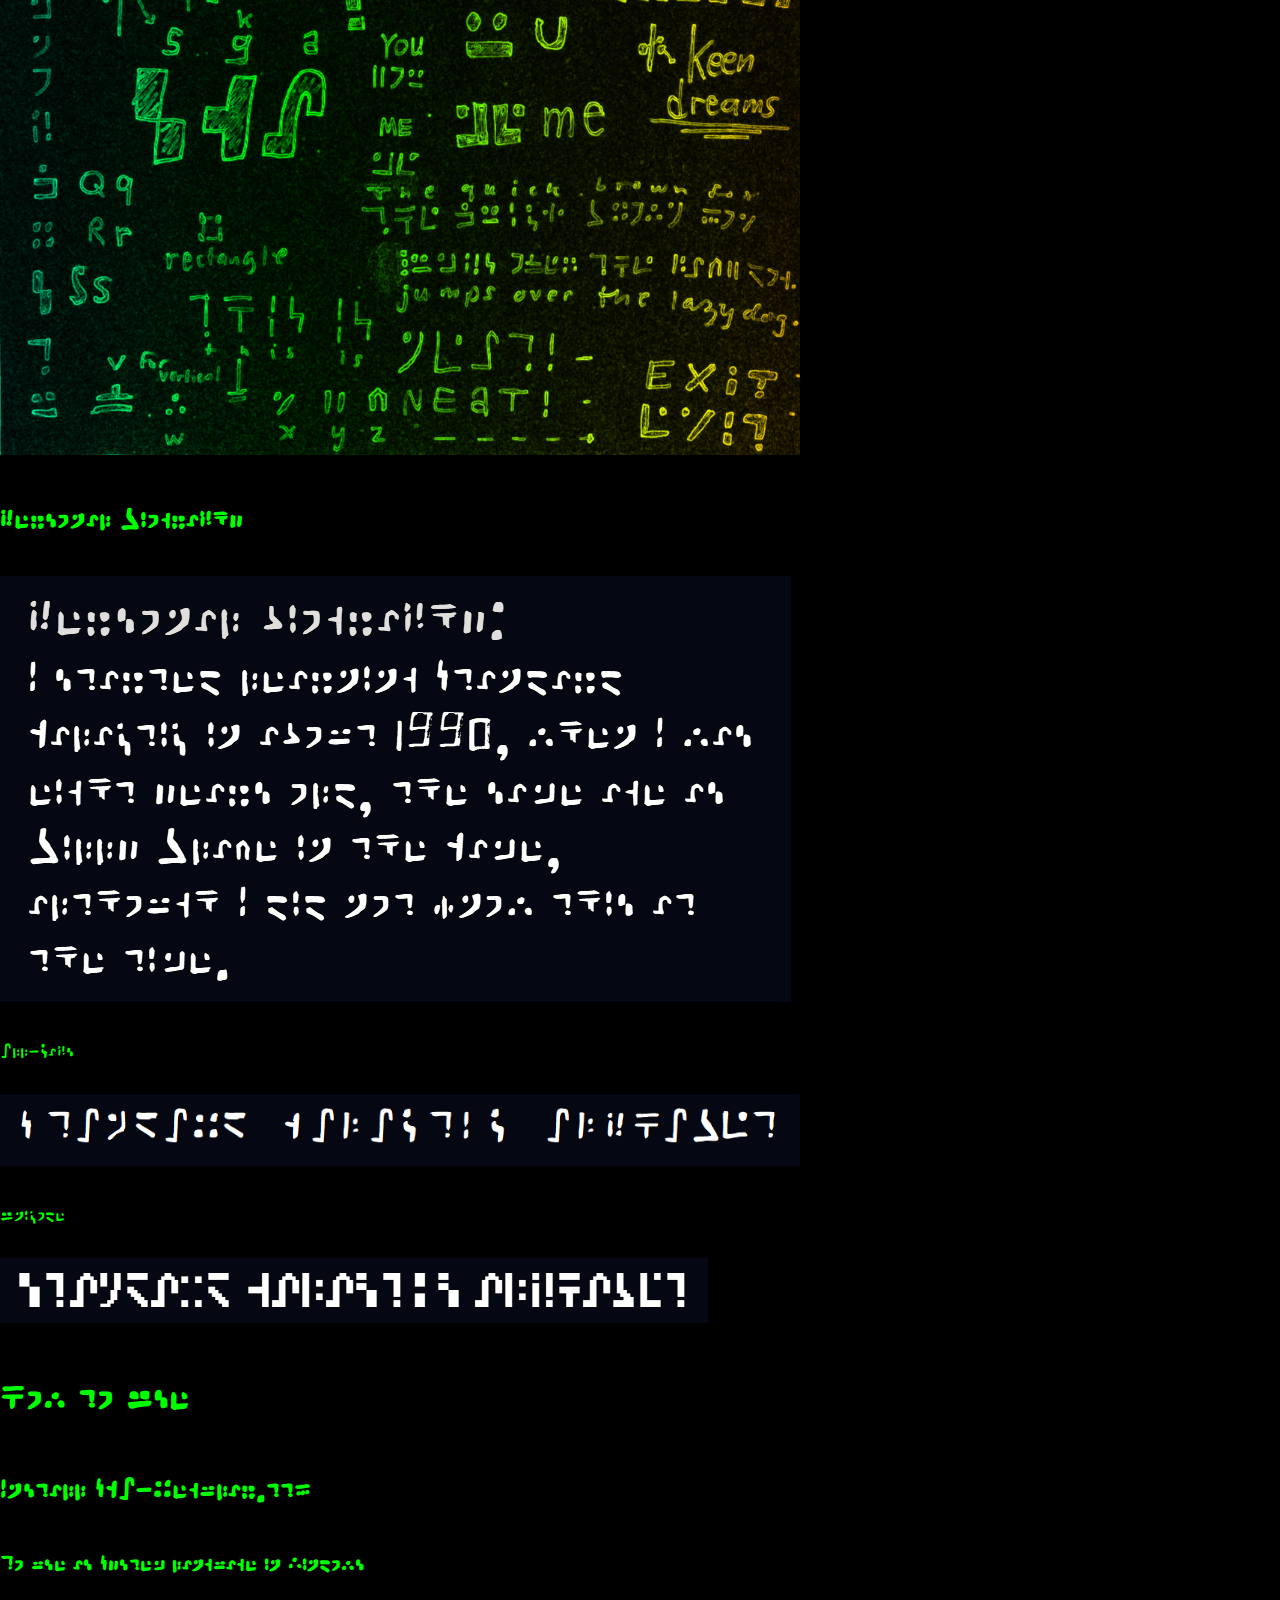
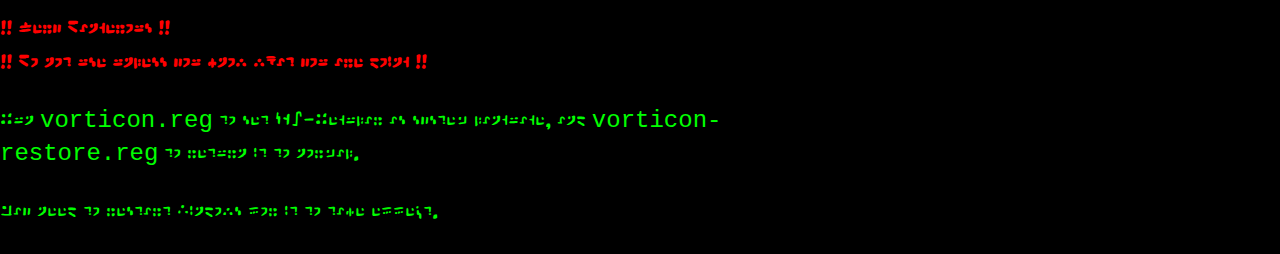
==== commit c91401f7: "Clean-up" ====
--- a/index.html
+++ b/index.html
@@ -107,39 +107,6 @@
     <p>Run <code>vorticon.reg</code> to set SGA-Regular as system language, and <code>vorticon-restore.reg</code> to return it to normal.</p>
     <p>May need to restart Windows for it to take effect.</p>
 
-    <h3>For your web browser</h3>
-    <p>Use FOUT (Flash Of Unstyled Text)</p>
-    <p>Adjust the designated font settings for your browser and add the following CSS Style Sheet in order to override webpage defaults:</p>
-
-    <pre><code>
-/* Apply your custom font globally */
-body { font-family: 'SGA Regular' !important; }
-
-/* Specific styling for web page titles (usually h1 tags) */
-h1, .title, .heading { font-family: 'SGA Regular' !important; }
-
-/* Specific styling for page subtitles (usually h2 tags) */
-h2, .subtitle { font-family: 'SGA Regular' !important; }
-
-/* Apply custom font to links */
-a { font-family: 'SGA Regular' !important; }
-
-/* Apply custom font to navigation menus */
-nav, .navbar, .menu { font-family: 'SGA Regular' !important; }
-
-/* Apply custom font to buttons */
-button, .btn { font-family: 'SGA Regular' !important; }
-
-/* Apply custom font to form elements */
-input, textarea, select { font-family: 'SGA Regular' !important; }
-
-/* Additional elements that might need custom styling */
-p, span, div, li { font-family: 'SGA Regular' !important; }
-
-/* Attempt to style browser-specific elements (experimental) */
-.titlebar, .tab-title { font-family: 'SGA Regular' !important; }
-    </code></pre>
-
     </div>
     <script>
         let isUsingCustomFont = true; // Initial state: using SGA
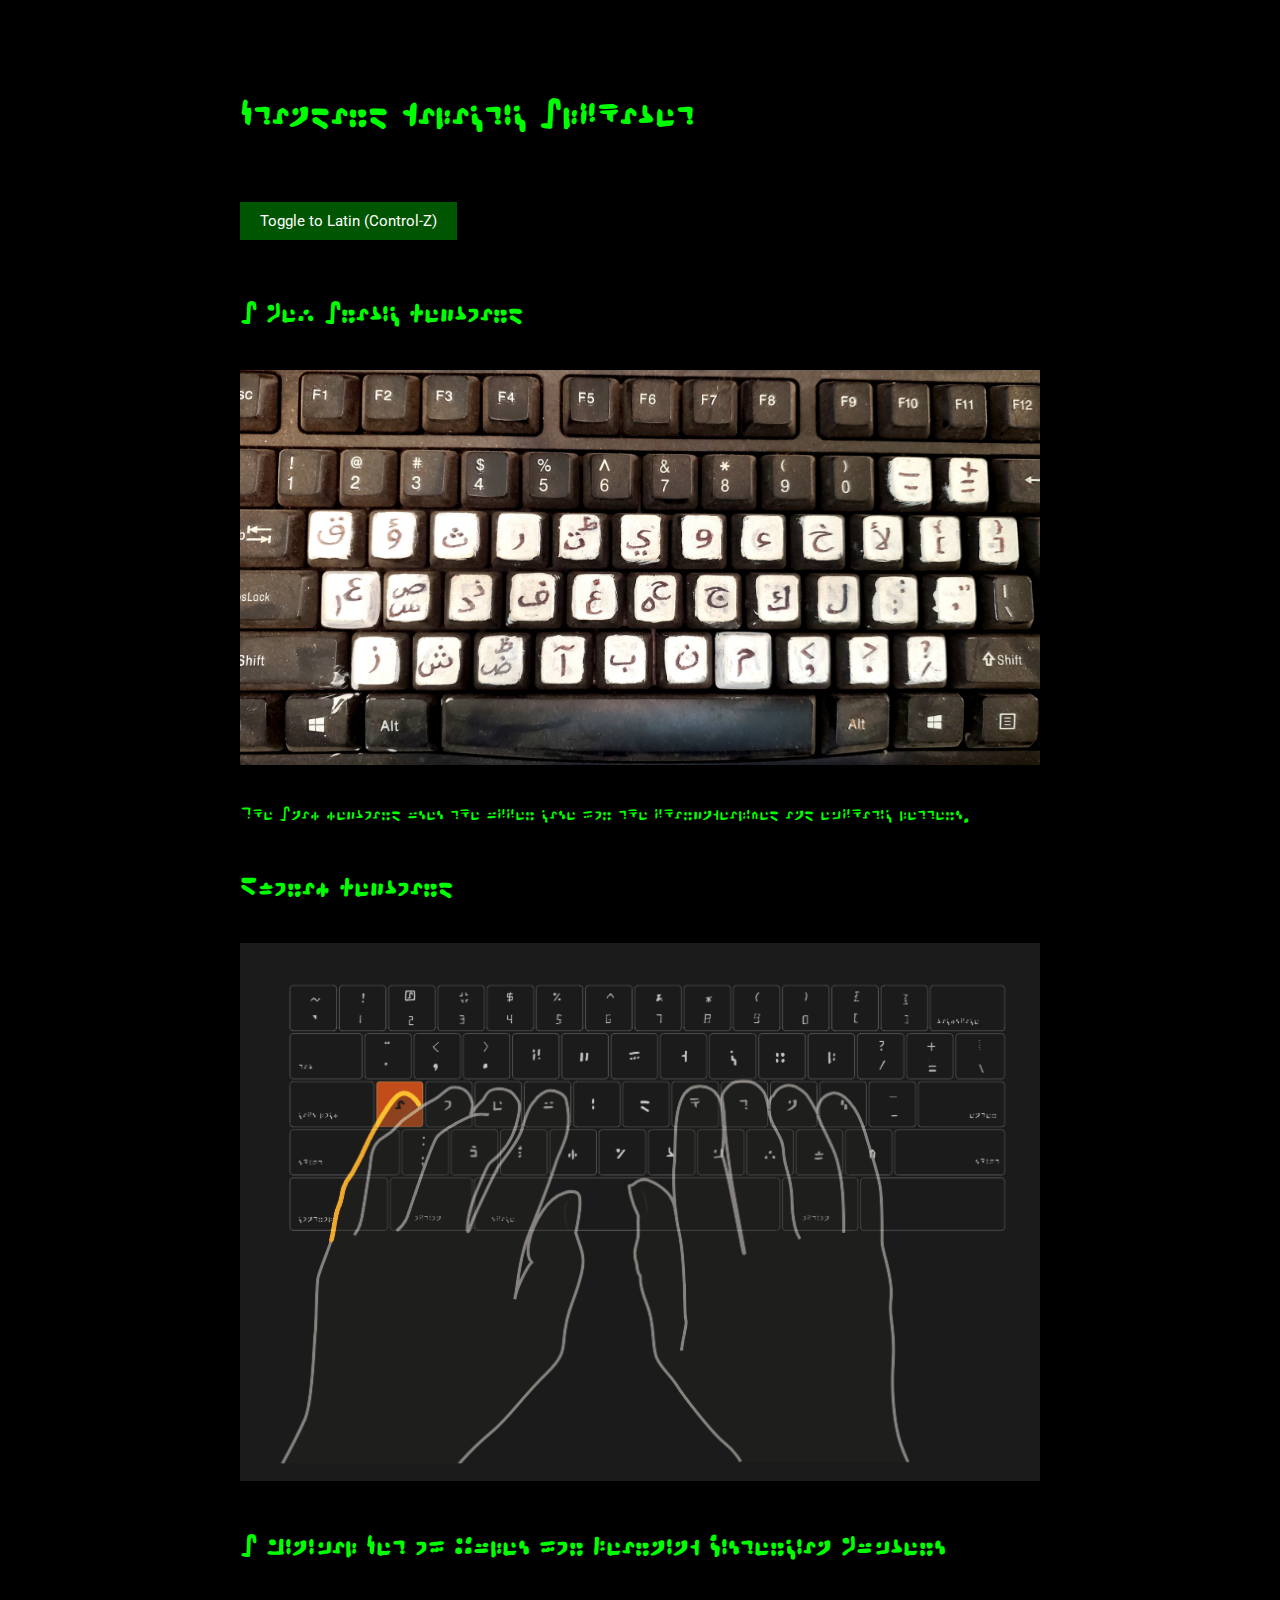
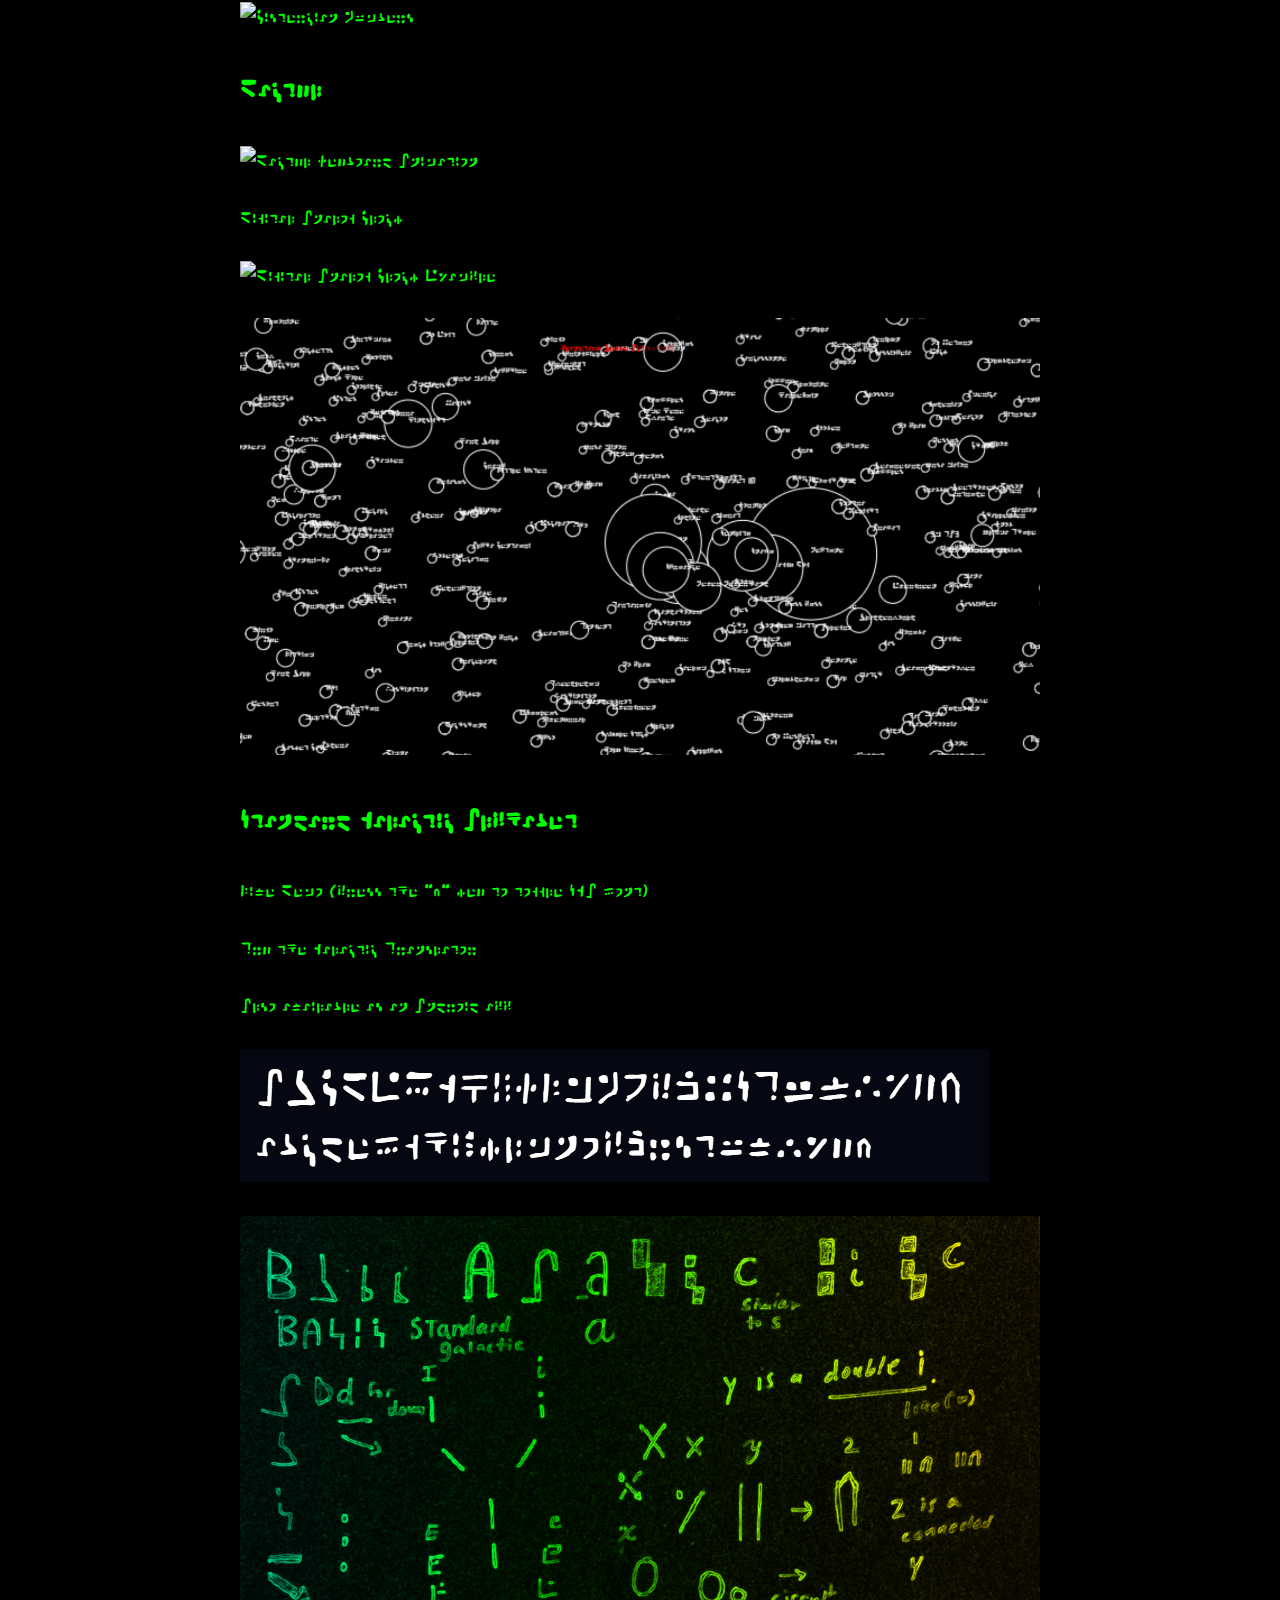
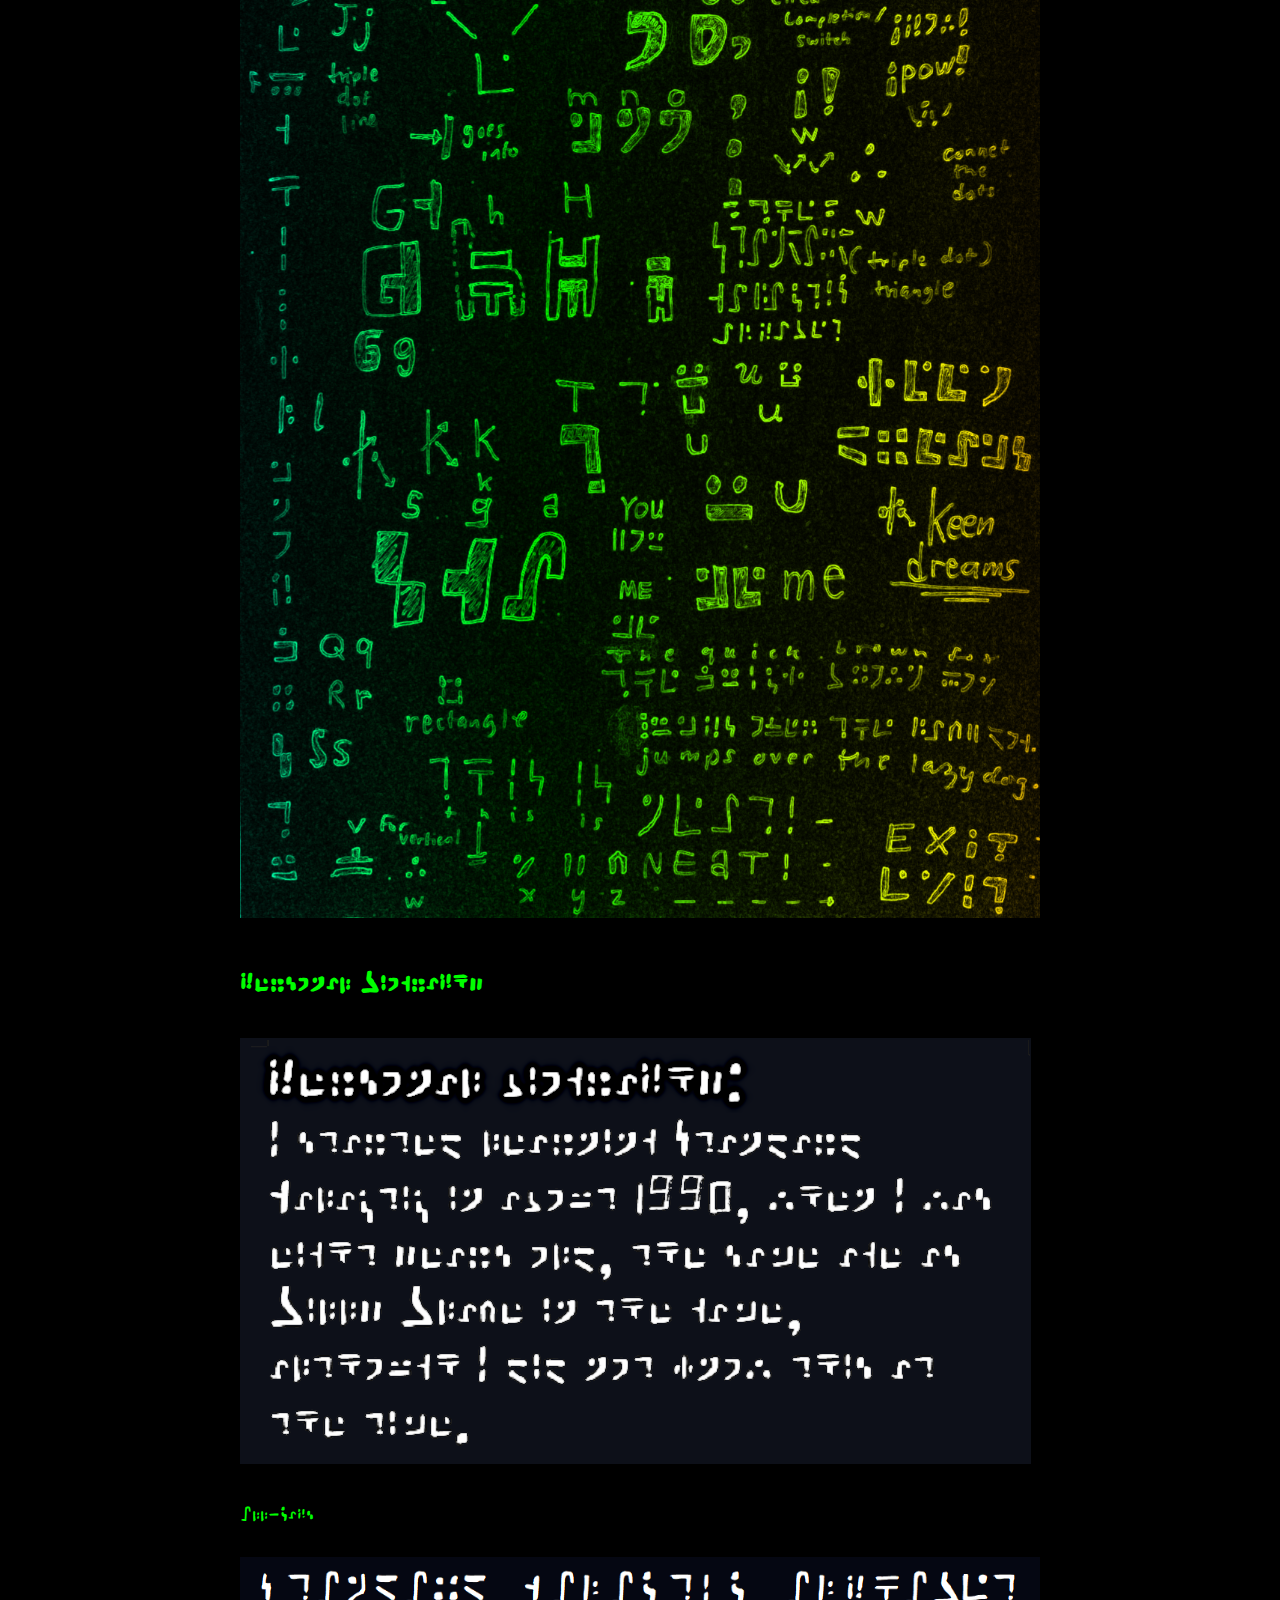
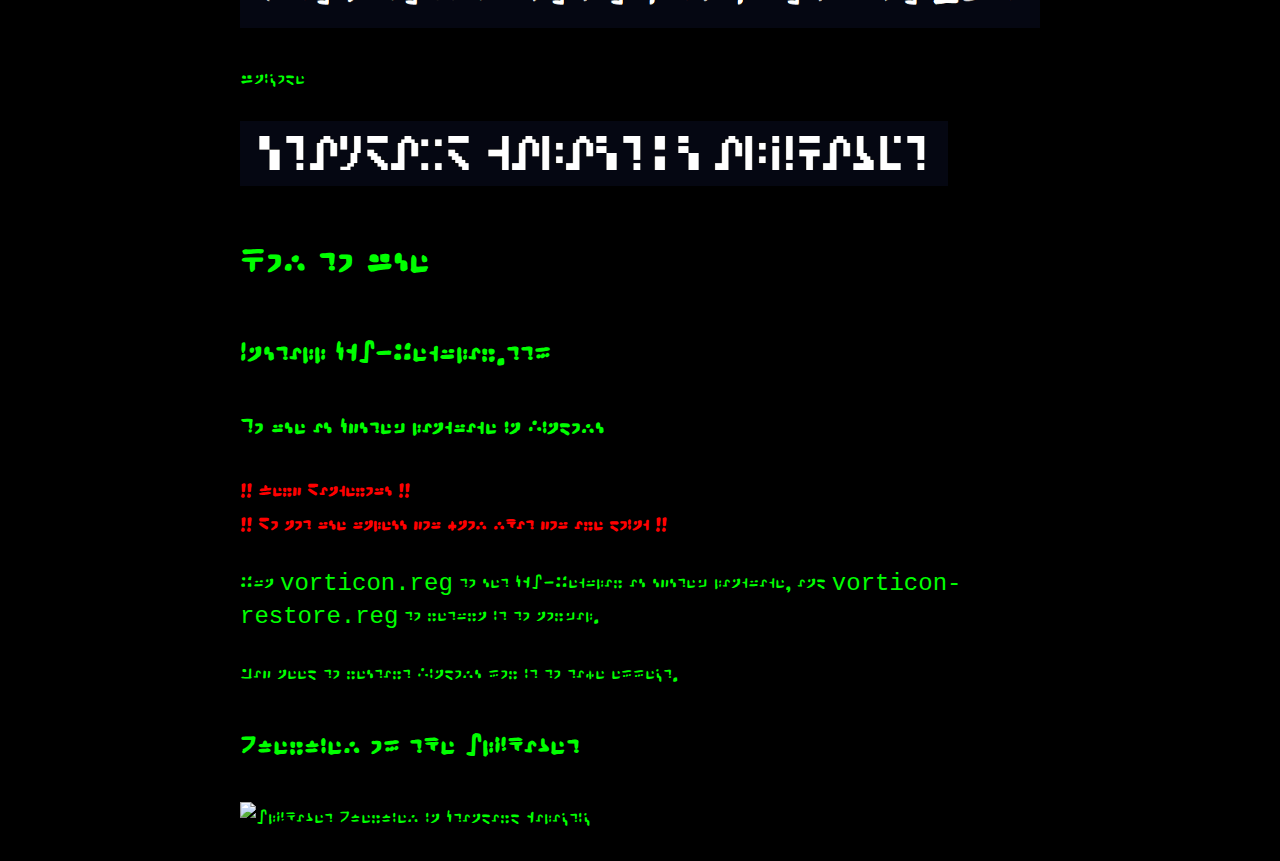
==== commit 99b01849: "Enlarged Capital Letters" ====
--- a/index.html
+++ b/index.html
@@ -5,8 +5,7 @@
     <meta name="viewport" content="width=device-width, initial-scale=1.0">
     <title>Standard Galactic Alphabet</title>
     <link href="https://fonts.googleapis.com/css2?family=Roboto:wght@400;700&display=swap" rel="stylesheet">
-	<!--      -->
-    <meta name="keywords" content=", , , , , , , , , , , , , , , , , ,  , , , , , -, , , , , , , , , , -, , , , , , , , , , , , , , , , , , , , , , , , , , ">
+    <meta name="keywords" content="Standard Galactic Alphabet, SGA, Anak Keyboard, Dvorak, Cistercian, Dactyl, Unicode, Fonts, Galactic Translator">
 
     <style>
         @font-face {
@@ -16,18 +15,18 @@
             font-family: 'Sga Regular';
         }
 
-        body {
-            font-family: 'Sga Regular', Arial, sans-serif;
-            color: #00ff00;
-            background: black;
-            margin: 0;
-            overflow-x: hidden;
-            display: flex;
-            flex-direction: column;
-            align-items: flex-start;
-            justify-content: flex-start;
-            padding-top: 50px;
-        }
+body {
+    font-family: 'Sga Regular', Arial, sans-serif;
+    color: #00ff00;
+    background: black;
+    margin: 0;
+    display: flex;
+    justify-content: center; /* Center the content horizontally */
+    align-items: flex-start; /* Align the content at the top */
+    min-height: 100vh; /* Ensure the page takes the full viewport height */
+    padding-top: 50px;
+}
+
 
         .sga-font {
             font-size: 24px; /* Larger font size for SGA */
@@ -40,10 +39,14 @@
             line-height: 1.3; /* Consistent line spacing for Latin */
         }
 
-        img {
-            max-width: 100%;
-            height: auto;
-        }
+	img {
+    	max-width: 100%;
+    	height: auto;
+	}
+
+	h1, h2, p {
+    	text-align: left; /* Ensure all text is left-aligned */
+	}
 
         a {
             color: #00ff00;
@@ -54,11 +57,13 @@
             text-decoration: underline;
         }
 
-        .content {
-            width: 90%;
-            max-width: 800px;
-            text-align: left;
-        }
+.content {
+    width: 90%;
+    max-width: 800px;
+    margin: 0 auto; /* Horizontally center the entire content container */
+    text-align: left; /* Keep the inner content aligned to the left */
+}
+
 
         .toggle-font {
             cursor: pointer;
@@ -76,38 +81,64 @@
     <div class="content">
         <h1>Standard Galactic Alphabet</h1>
         <button class="toggle-font" onclick="toggleFont()">Toggle to Latin (Control-Z)</button>
-        <p><img src="Images/sample-03.png" alt="Sample Image 03"/></p>
+        
+        <!-- Added Anak Keyboard Section -->
+        <h2>A New Arabic Keyboard</h2>
+        <p><img src="Arabic-keyboard.jpg" alt="Anak Keyboard Layout"/></p>
+        <p><a href="https://github.com/standardgalactic/alphabet/blob/core/tosga.ahk">The Anak keyboard uses the upper case for the pharyngealized and emphatic letters.</a></p>
+
+        <!-- Dvorak Section -->
         <h2>Dvorak Keyboard</h2>
         <p><img src="dvorak-sga.png" alt="Dvorak SGA Keyboard Layout"/></p>
+
+        <!-- Cistercian Numbers Section -->
         <h2>A Minimal Set of Rules for Learning Cistercian Numbers</h2>
         <p><img src="cistercian.png" alt="Cistercian Numbers"/></p>
+
+        <!-- Dactyl Keyboard Section -->
         <h2>Dactyl</h2>
         <p><img src="dactyl.gif" alt="Dactyl Keyboard Animation"/></p>
         <p>Digital Analog Clock</p>
         <p><img src="dactyl/example.png" alt="Digital Analog Clock Example"/></p>
+
+        <!-- Planetary Brake Section -->
         <p><img src="Images/planetary-brake.png" alt="Planetary Brake Image"/></p>
+
+        <!-- Standard Galactic Alphabet Section -->
         <h2>Standard Galactic Alphabet</h2>
         <p><a href="https://standardgalactic.github.io/">Live Demo</a> (Press the "z" key to toggle SGA font)</p>
         <p>Try the <a href="https://standardgalactic.github.io/sga-converter.html">Galactic Translator</a></p>
         <p>Also available <a href="https://github.com/standardgalactic/standardgalactic.github.io/blob/main/Galactic-Translator.apk">as an Android app</a></p>
         <p><img src="Images/sga-regular.png" alt="SGA Regular Font Sample"/></p>
+
+        <!-- Cheat Sheet -->
         <p><img src="cheat-sheet.png" alt="SGA Cheat Sheet"/></p>
+
+        <!-- Biography Section -->
         <h2>Personal Biography</h2>
         <p><img src="Images/biography.png" alt="Biography Image"/></p>
+
+        <!-- All Caps Section -->
         <p>All-Caps</p>
         <p><img src="Images/sample-01.png" alt="Sample Image 01"/></p>
+
+        <!-- Unicode Section -->
         <p>Unicode</p>
         <p><img src="Images/sample-02.png" alt="Sample Image 02"/></p>
-    <h1>How to Use</h1>
-    
-    <h2>Install SGA-Regular.ttf</h2>
-    
-    <h3>To use as System language in Windows</h3>
-    <p><strong style="color: red;">!! Very Dangerous !!</strong> <br><strong style="color: red;">!! Do not use unless you know what you are doing !!</strong></p>
-    <p>Run <code>vorticon.reg</code> to set SGA-Regular as system language, and <code>vorticon-restore.reg</code> to return it to normal.</p>
-    <p>May need to restart Windows for it to take effect.</p>
 
+        <!-- How to Use Section -->
+        <h1>How to Use</h1>
+        <h2>Install SGA-Regular.ttf</h2>
+        <h3>To use as System language in Windows</h3>
+        <p><strong style="color: red;">!! Very Dangerous !!</strong> <br><strong style="color: red;">!! Do not use unless you know what you are doing !!</strong></p>
+        <p>Run <code>vorticon.reg</code> to set SGA-Regular as system language, and <code>vorticon-restore.reg</code> to return it to normal.</p>
+        <p>May need to restart Windows for it to take effect.</p>
+
+        <!-- Adding the new image: alphabet-overview.png -->
+        <h2>Overview of the Alphabet</h2>
+        <p><img src="alphabet-overview.png" alt="Alphabet Overview in Standard Galactic"/></p>
     </div>
+
     <script>
         let isUsingCustomFont = true; // Initial state: using SGA
         const body = document.body;
